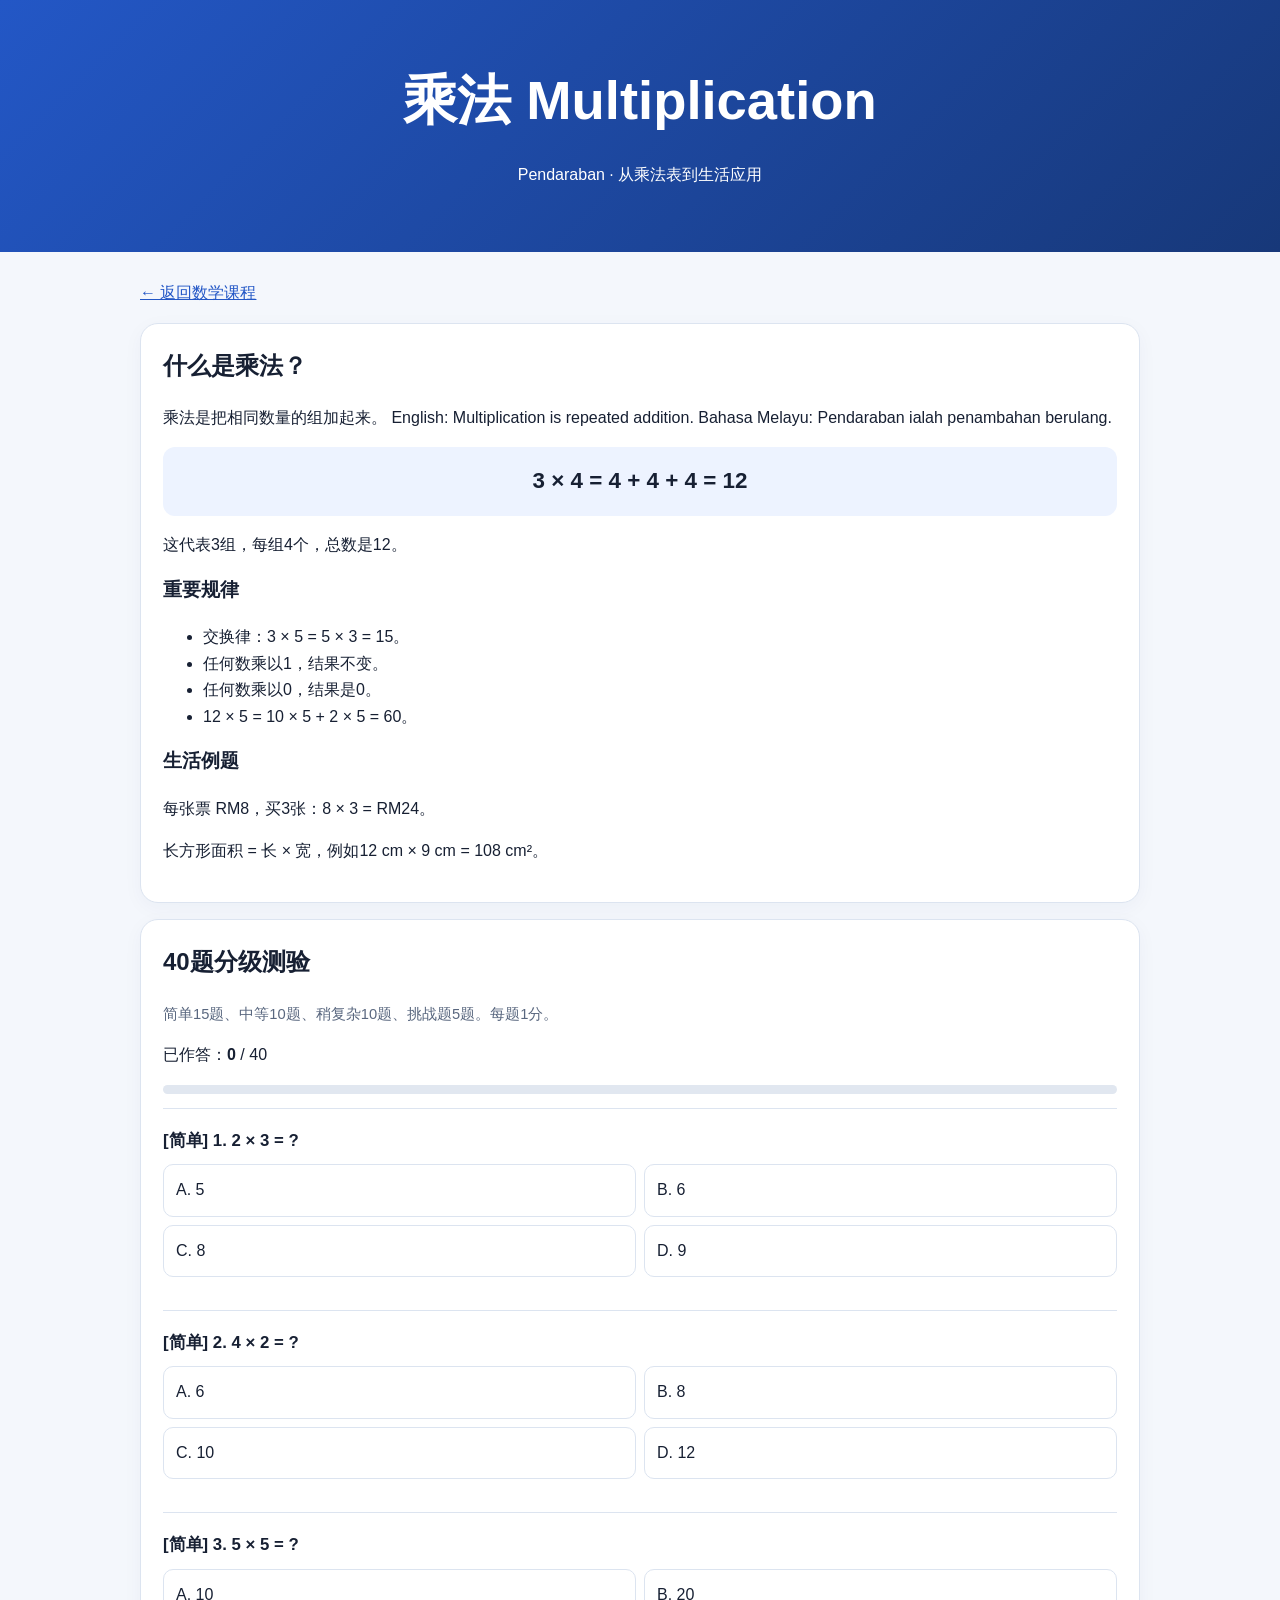
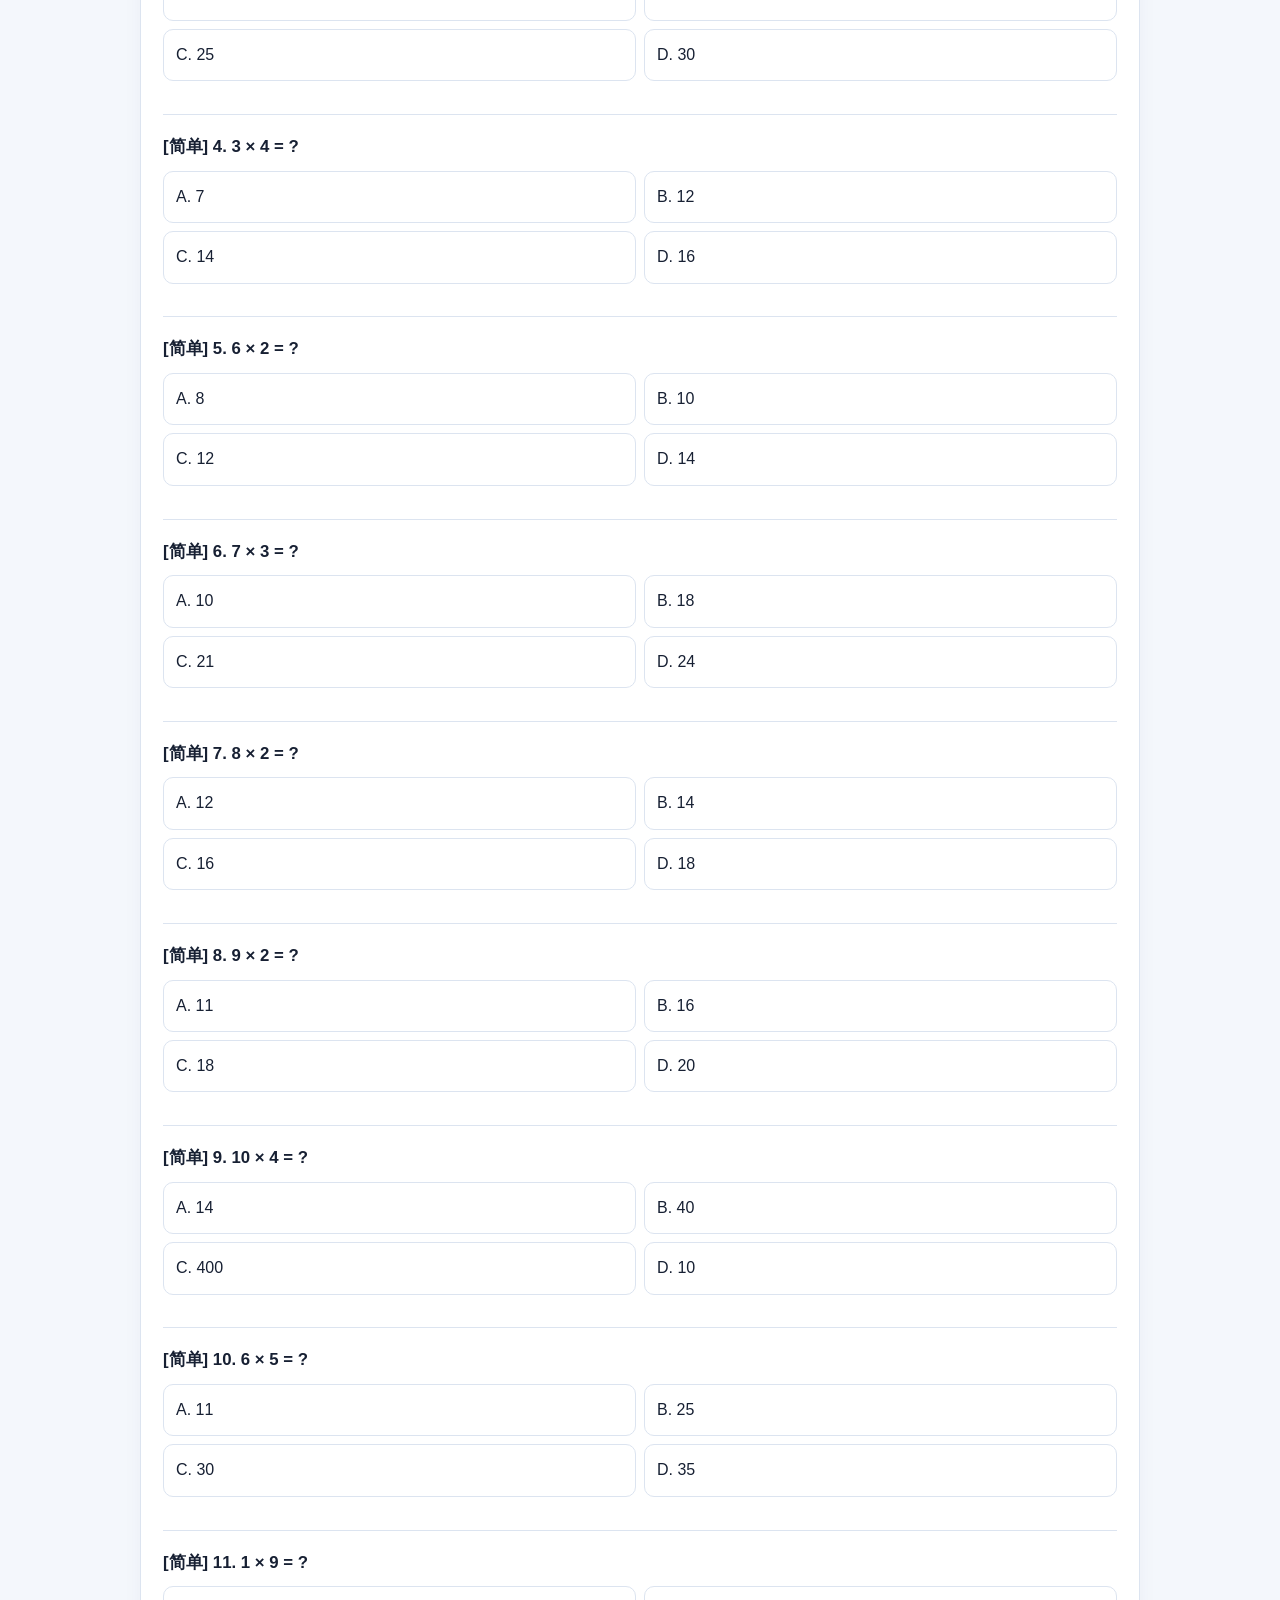
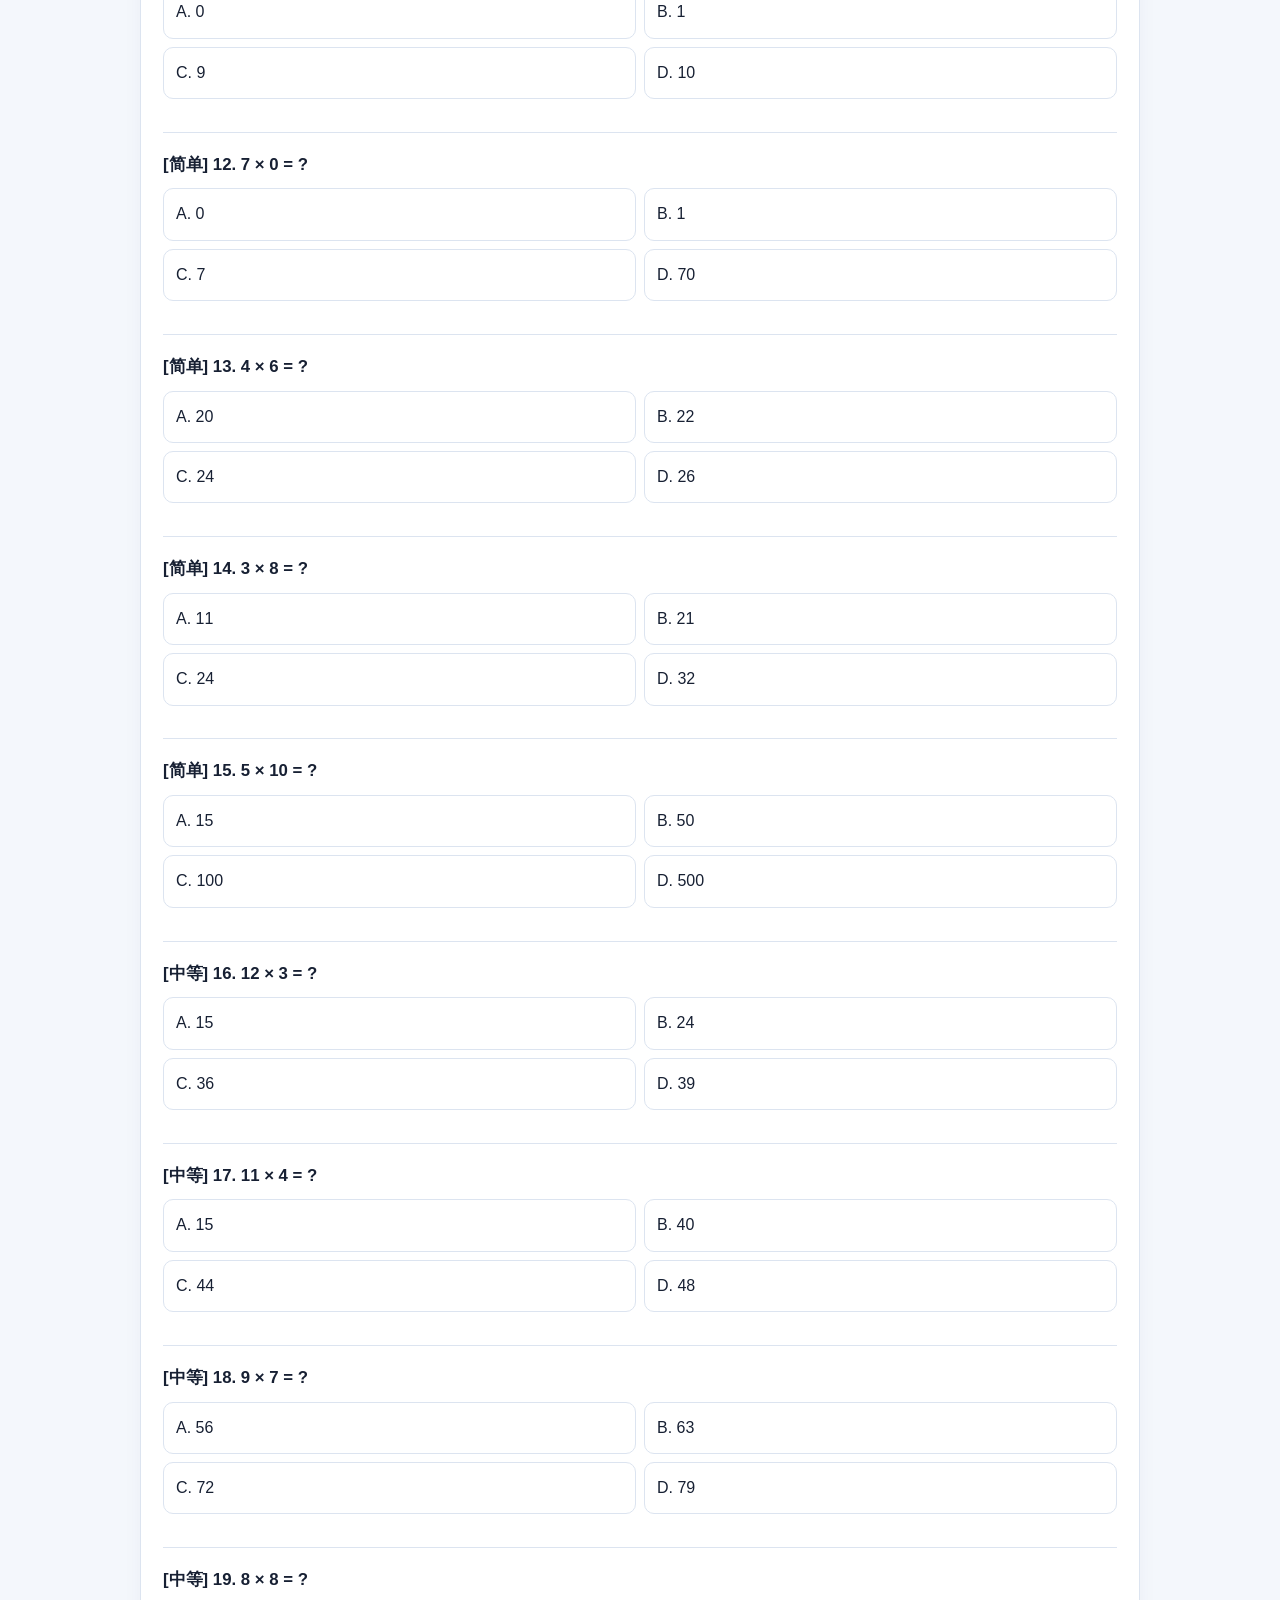
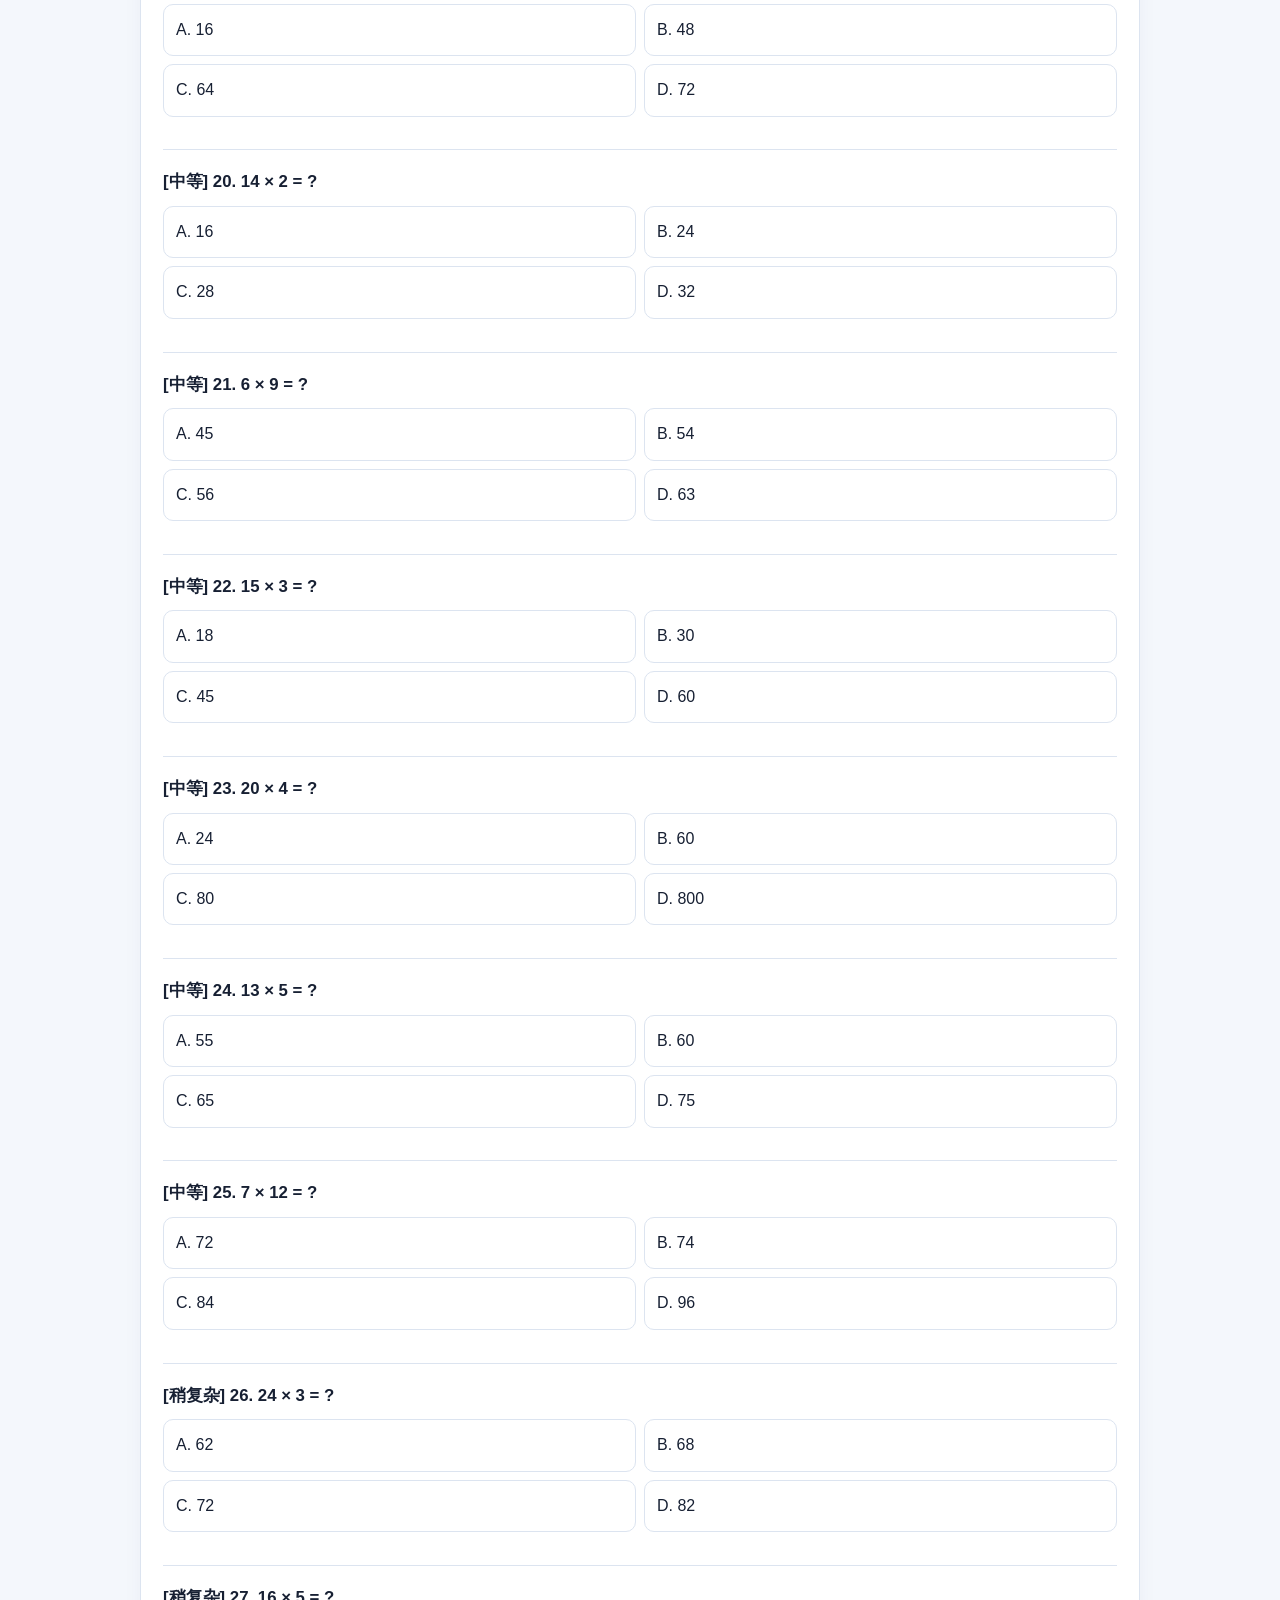
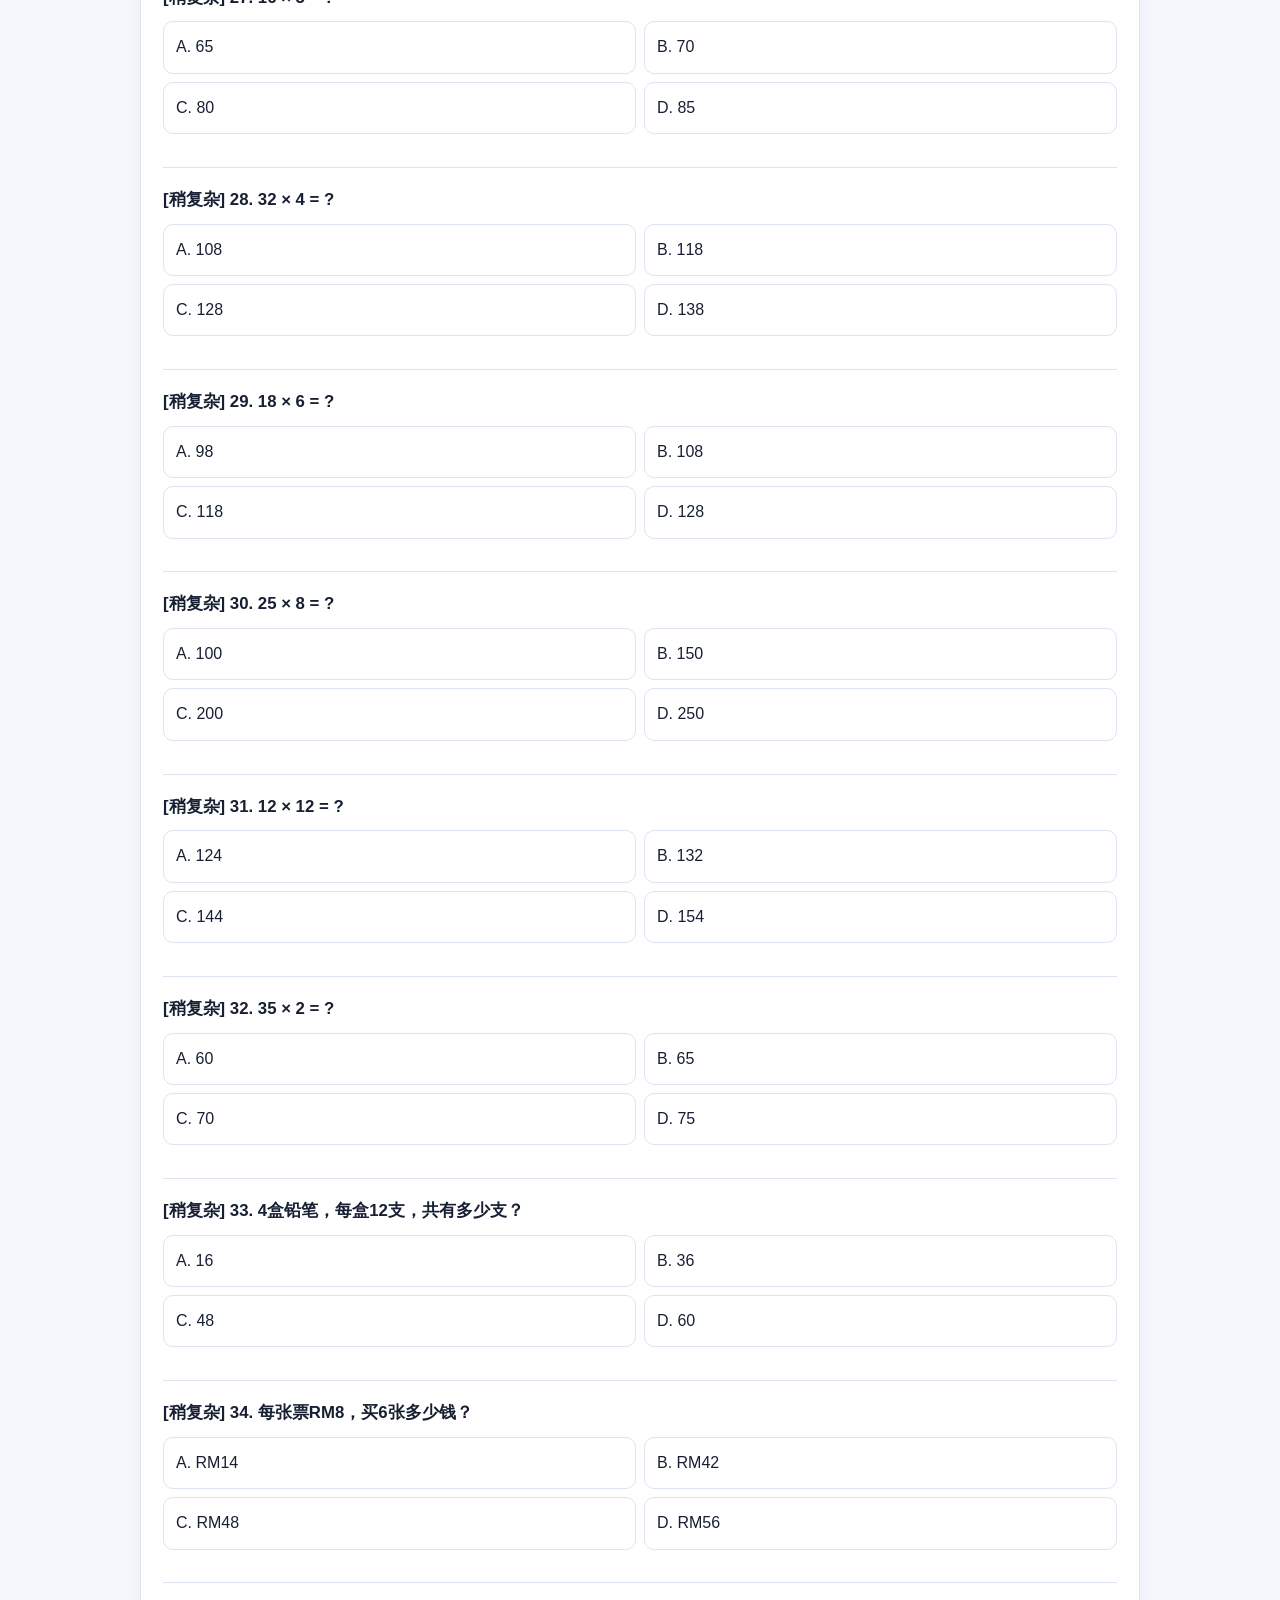
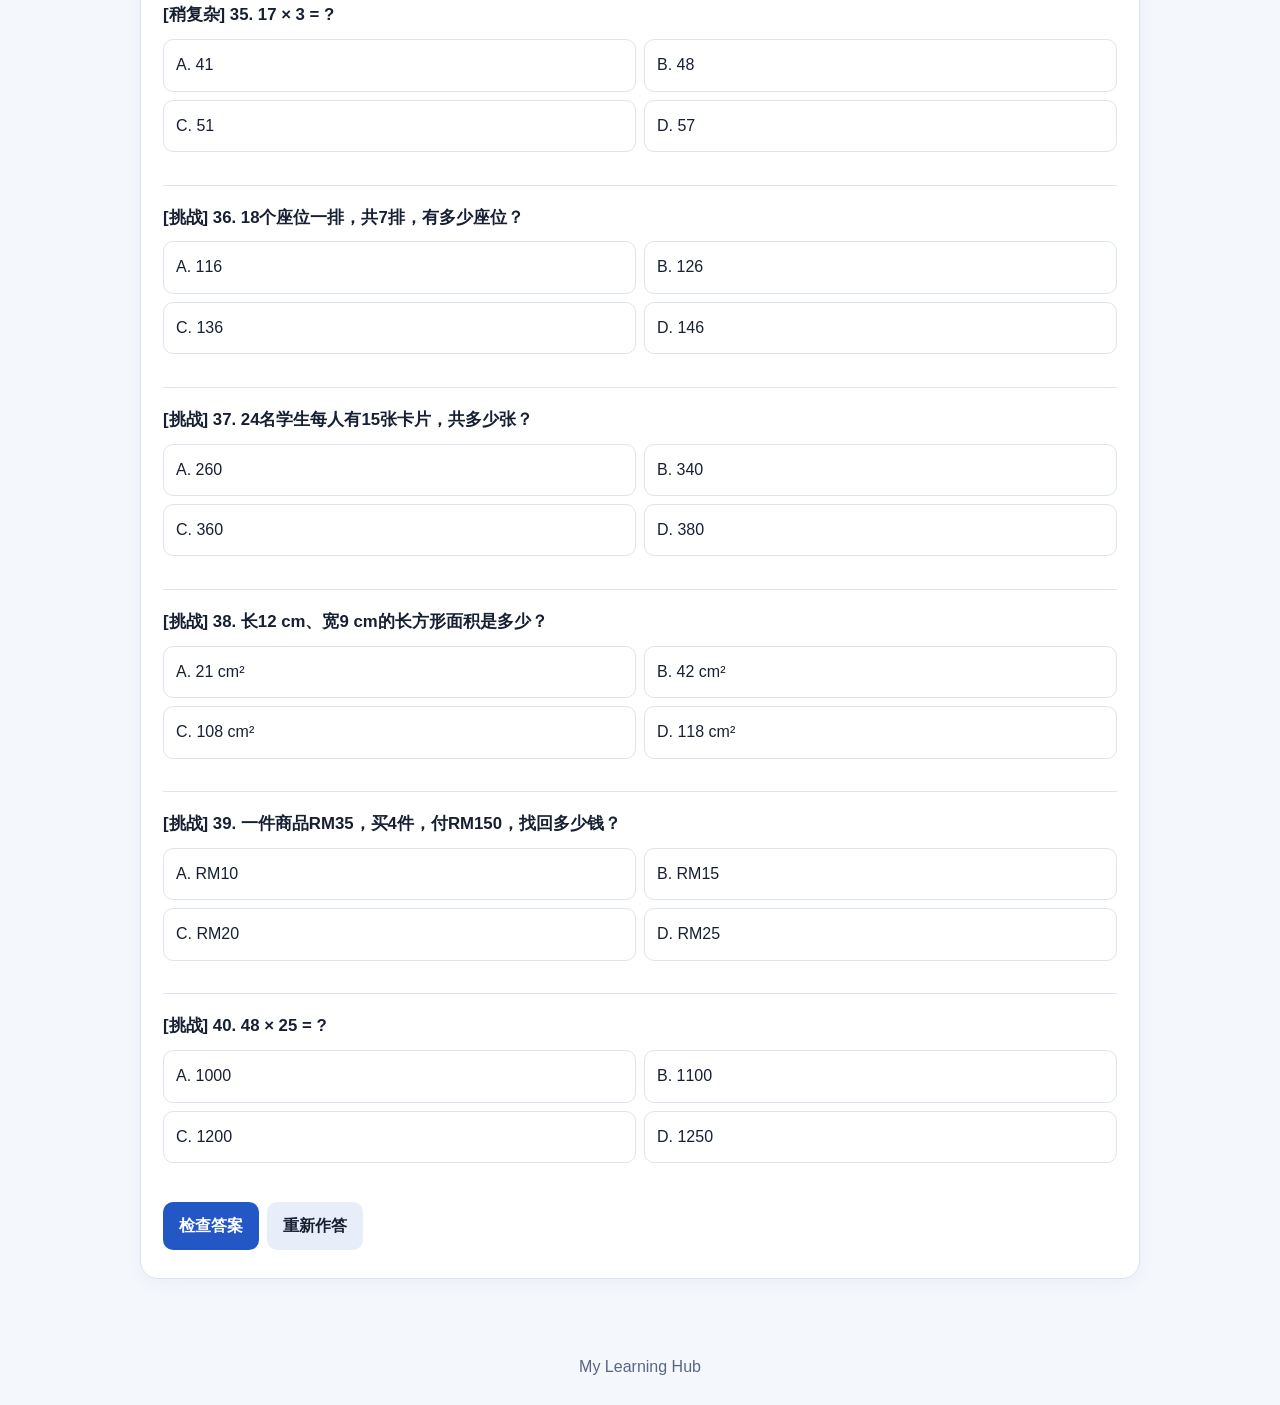
==== lessons/multiplication.html @ ac5c5782 "Add multiplication lesson with quiz and explanations This file introduces a new lesson on multiplica" ====
<!DOCTYPE html>
<html lang="zh-CN">
<head>
  <meta charset="UTF-8">
  <meta name="viewport" content="width=device-width, initial-scale=1">
  <title>乘法 Multiplication</title>
  <link rel="stylesheet" href="../assets/css/style.css">
</head>
<body>
<header class="hero">
  <h1>乘法 Multiplication</h1>
  <p>Pendaraban · 从乘法表到生活应用</p>
</header>
<main class="container">
  <p><a href="../subjects/math.html">← 返回数学课程</a></p>
  <article class="card">
    <h2>什么是乘法？</h2>
    <p>乘法是把相同数量的组加起来。 English: Multiplication is repeated addition. Bahasa Melayu: Pendaraban ialah penambahan berulang.</p>
    <div class="formula">3 × 4 = 4 + 4 + 4 = 12</div>
    <p>这代表3组，每组4个，总数是12。</p>
    <h3>重要规律</h3>
    <ul>
      <li>交换律：3 × 5 = 5 × 3 = 15。</li>
      <li>任何数乘以1，结果不变。</li>
      <li>任何数乘以0，结果是0。</li>
      <li>12 × 5 = 10 × 5 + 2 × 5 = 60。</li>
    </ul>
    <h3>生活例题</h3>
    <p>每张票 RM8，买3张：8 × 3 = RM24。</p>
    <p>长方形面积 = 长 × 宽，例如12 cm × 9 cm = 108 cm²。</p>
  </article>
  <article class="card">
    <h2>40题分级测验</h2>
    <p class="muted">简单15题、中等10题、稍复杂10题、挑战题5题。每题1分。</p>
    <div id="quizRoot"></div>
  </article>
</main>
<footer>My Learning Hub</footer>
<script>
window.lessonTitle = "乘法 Multiplication";
window.lessonQuiz = [
["简单","2 × 3 = ?",["5","6","8","9"],1,"2组，每组3个，共6个。"],
["简单","4 × 2 = ?",["6","8","10","12"],1,"4 × 2 = 8。"],
["简单","5 × 5 = ?",["10","20","25","30"],2,"5 × 5 = 25。"],
["简单","3 × 4 = ?",["7","12","14","16"],1,"3 × 4 = 12。"],
["简单","6 × 2 = ?",["8","10","12","14"],2,"6 × 2 = 12。"],
["简单","7 × 3 = ?",["10","18","21","24"],2,"7 + 7 + 7 = 21。"],
["简单","8 × 2 = ?",["12","14","16","18"],2,"8 × 2 = 16。"],
["简单","9 × 2 = ?",["11","16","18","20"],2,"9 × 2 = 18。"],
["简单","10 × 4 = ?",["14","40","400","10"],1,"10 × 4 = 40。"],
["简单","6 × 5 = ?",["11","25","30","35"],2,"6 × 5 = 30。"],
["简单","1 × 9 = ?",["0","1","9","10"],2,"乘以1，结果仍然是9。"],
["简单","7 × 0 = ?",["0","1","7","70"],0,"乘以0，结果是0。"],
["简单","4 × 6 = ?",["20","22","24","26"],2,"4 × 6 = 24。"],
["简单","3 × 8 = ?",["11","21","24","32"],2,"3 × 8 = 24。"],
["简单","5 × 10 = ?",["15","50","100","500"],1,"5 × 10 = 50。"],
["中等","12 × 3 = ?",["15","24","36","39"],2,"12 + 12 + 12 = 36。"],
["中等","11 × 4 = ?",["15","40","44","48"],2,"11 × 4 = 44。"],
["中等","9 × 7 = ?",["56","63","72","79"],1,"9 × 7 = 63。"],
["中等","8 × 8 = ?",["16","48","64","72"],2,"8 × 8 = 64。"],
["中等","14 × 2 = ?",["16","24","28","32"],2,"14 + 14 = 28。"],
["中等","6 × 9 = ?",["45","54","56","63"],1,"6 × 9 = 54。"],
["中等","15 × 3 = ?",["18","30","45","60"],2,"15 × 3 = 45。"],
["中等","20 × 4 = ?",["24","60","80","800"],2,"20 × 4 = 80。"],
["中等","13 × 5 = ?",["55","60","65","75"],2,"50 + 15 = 65。"],
["中等","7 × 12 = ?",["72","74","84","96"],2,"70 + 14 = 84。"],
["稍复杂","24 × 3 = ?",["62","68","72","82"],2,"60 + 12 = 72。"],
["稍复杂","16 × 5 = ?",["65","70","80","85"],2,"16 × 5 = 8 × 10 = 80。"],
["稍复杂","32 × 4 = ?",["108","118","128","138"],2,"120 + 8 = 128。"],
["稍复杂","18 × 6 = ?",["98","108","118","128"],1,"20 × 6 − 2 × 6 = 108。"],
["稍复杂","25 × 8 = ?",["100","150","200","250"],2,"25 × 4 = 100，所以乘8是200。"],
["稍复杂","12 × 12 = ?",["124","132","144","154"],2,"12 × 12 = 144。"],
["稍复杂","35 × 2 = ?",["60","65","70","75"],2,"35 + 35 = 70。"],
["稍复杂","4盒铅笔，每盒12支，共有多少支？",["16","36","48","60"],2,"4 × 12 = 48支。"],
["稍复杂","每张票RM8，买6张多少钱？",["RM14","RM42","RM48","RM56"],2,"8 × 6 = RM48。"],
["稍复杂","17 × 3 = ?",["41","48","51","57"],2,"30 + 21 = 51。"],
["挑战","18个座位一排，共7排，有多少座位？",["116","126","136","146"],1,"18 × 7 = 126。"],
["挑战","24名学生每人有15张卡片，共多少张？",["260","340","360","380"],2,"24 × 15 = 240 + 120 = 360。"],
["挑战","长12 cm、宽9 cm的长方形面积是多少？",["21 cm²","42 cm²","108 cm²","118 cm²"],2,"12 × 9 = 108 cm²。"],
["挑战","一件商品RM35，买4件，付RM150，找回多少钱？",["RM10","RM15","RM20","RM25"],0,"35 × 4 = 140，150 − 140 = RM10。"],
["挑战","48 × 25 = ?",["1000","1100","1200","1250"],2,"48 × 25 = 48 × 100 ÷ 4 = 1200。"]
];
</script>
<script src="../assets/js/progress.js"></script>
</body>
</html>
---- assets/css/style.css ----
:root {
  --primary: #2357c6;
  --primary-dark: #19439b;
  --background: #f4f7fc;
  --surface: #ffffff;
  --text: #172033;
  --muted: #59677f;
  --border: #dce4f0;
  --success: #e1f7e9;
  --danger: #ffebeb;
}

* {
  box-sizing: border-box;
}

body {
  margin: 0;
  background: var(--background);
  color: var(--text);
  font-family: Arial, "Noto Sans", sans-serif;
  line-height: 1.65;
}

a {
  color: var(--primary);
}

.hero {
  padding: 48px 20px;
  color: white;
  background: linear-gradient(135deg, #2357c6, #173879);
  text-align: center;
}

.hero h1 {
  margin: 8px 0;
  font-size: clamp(2rem, 6vw, 3.4rem);
}

.container {
  width: min(100% - 32px, 1000px);
  margin: 28px auto 50px;
}

.grid {
  display: grid;
  grid-template-columns: repeat(2, minmax(0, 1fr));
  gap: 16px;
}

.card {
  margin: 16px 0;
  padding: 22px;
  border: 1px solid var(--border);
  border-radius: 18px;
  background: var(--surface);
  box-shadow: 0 5px 20px rgba(30, 55, 90, .04);
}

.card h2,
.card h3 {
  margin-top: 0;
}

.button {
  display: inline-block;
  margin: 6px 4px 6px 0;
  padding: 11px 16px;
  border: 0;
  border-radius: 10px;
  background: var(--primary);
  color: white;
  font: inherit;
  font-weight: 700;
  text-decoration: none;
  cursor: pointer;
}

.button:hover {
  background: var(--primary-dark);
}

.button.secondary {
  background: #e8eef9;
  color: var(--text);
}

.tag {
  display: inline-block;
  padding: 4px 10px;
  border-radius: 20px;
  background: #e5edff;
  color: #214ba3;
  font-size: .85rem;
  font-weight: 700;
}

.muted {
  color: var(--muted);
  font-size: .92rem;
}

.formula {
  margin: 16px 0;
  padding: 16px;
  border-radius: 12px;
  background: #edf3ff;
  text-align: center;
  font-size: 1.4rem;
  font-weight: 800;
}

.question {
  padding: 18px 0;
  border-top: 1px solid var(--border);
}

.question h3 {
  margin: 0 0 10px;
  font-size: 1.05rem;
}

.options {
  display: grid;
  grid-template-columns: repeat(2, minmax(0, 1fr));
  gap: 8px;
}

.option {
  padding: 12px;
  border: 1px solid var(--border);
  border-radius: 10px;
  background: var(--surface);
  color: var(--text);
  text-align: left;
  font: inherit;
  cursor: pointer;
}

.option.selected {
  border: 2px solid var(--primary);
  background: #edf3ff;
}

.option.correct {
  border-color: #23824d;
  background: var(--success);
}

.option.wrong {
  border-color: #c23d3d;
  background: var(--danger);
}

.feedback {
  margin-top: 8px;
  font-size: .92rem;
}

.progress-track {
  height: 9px;
  margin: 14px 0;
  overflow: hidden;
  border-radius: 10px;
  background: #e1e7f0;
}

.progress-fill {
  width: 0;
  height: 100%;
  background: var(--primary);
  transition: width .2s;
}

.score-box {
  display: none;
  margin: 20px 0;
  padding: 18px;
  border-radius: 14px;
  background: #e1f7e9;
}

.score-box.show {
  display: block;
}

.score-number {
  font-size: 2rem;
  font-weight: 800;
}

footer {
  padding: 25px 16px;
  color: var(--muted);
  text-align: center;
}

@media (max-width: 650px) {
  .grid,
  .options {
    grid-template-columns: 1fr;
  }

  .card {
    padding: 17px;
  }

  .hero {
    padding: 36px 18px;
  }
}
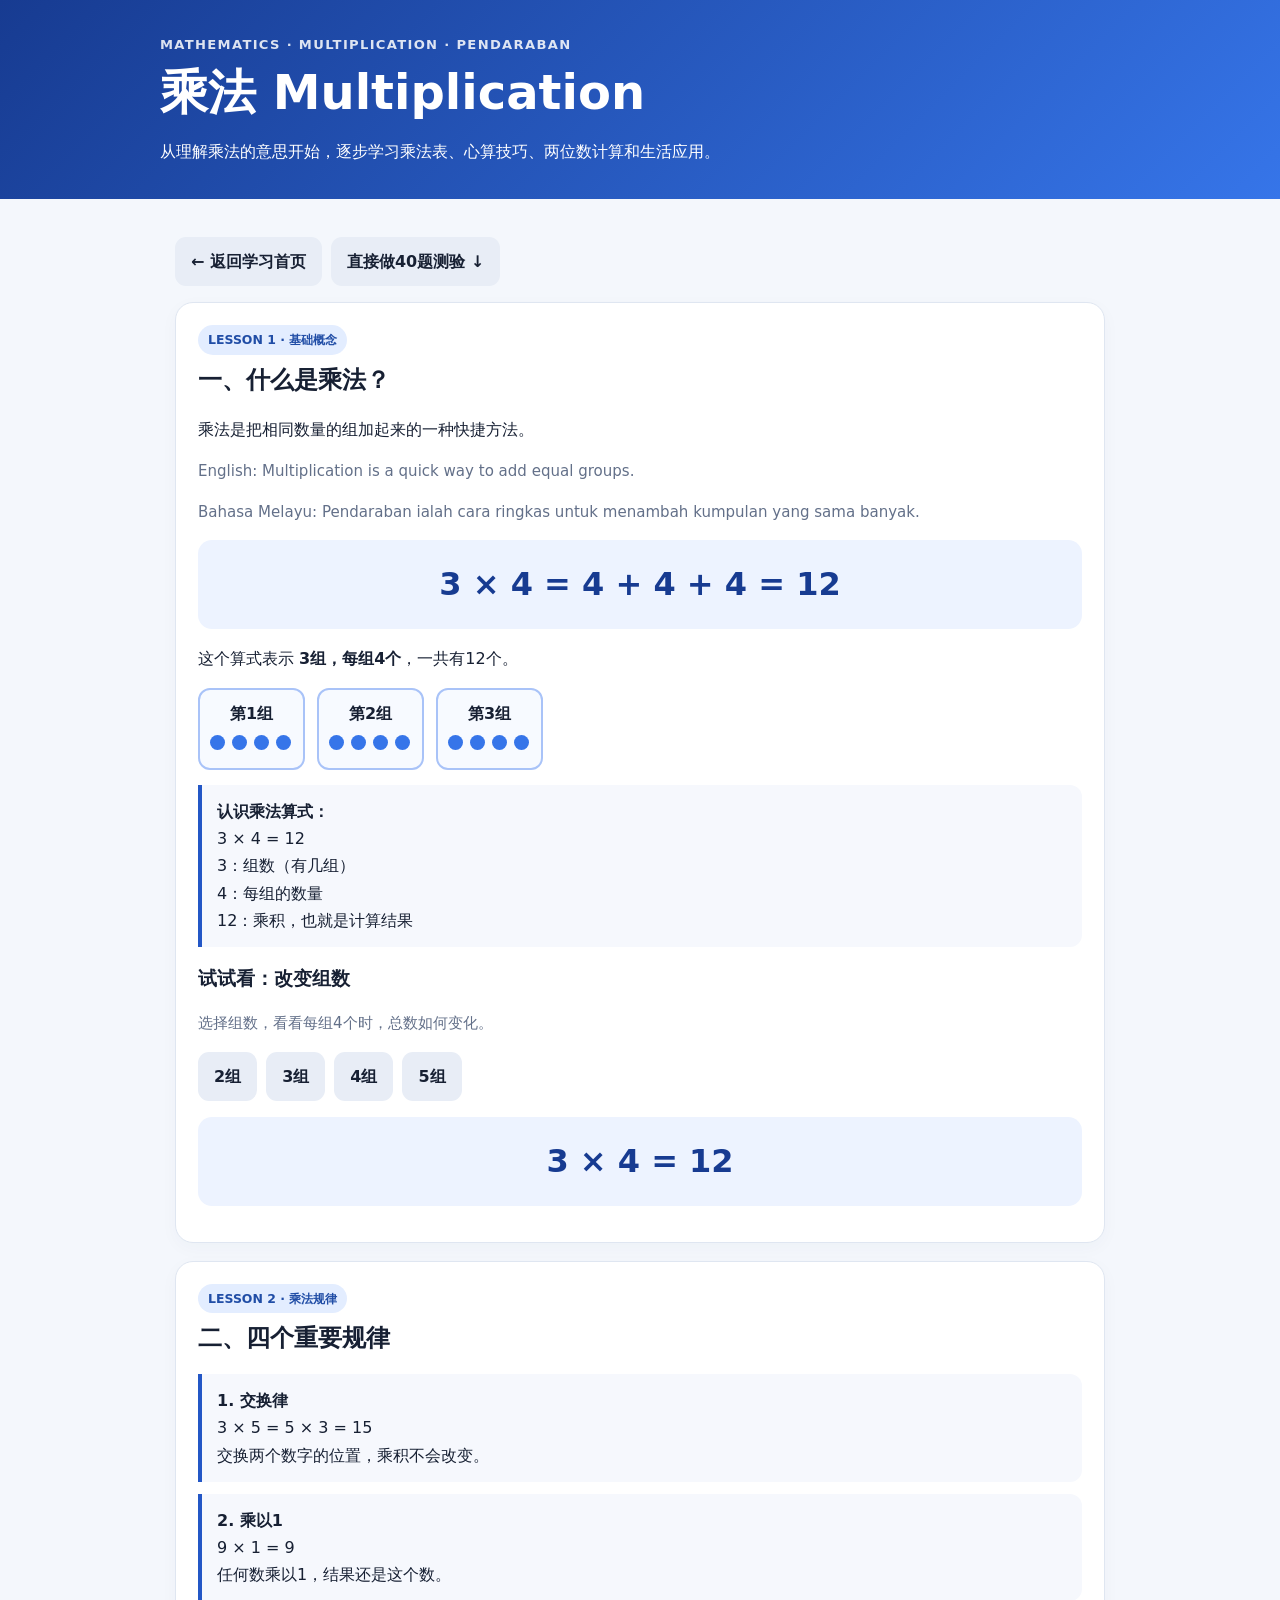
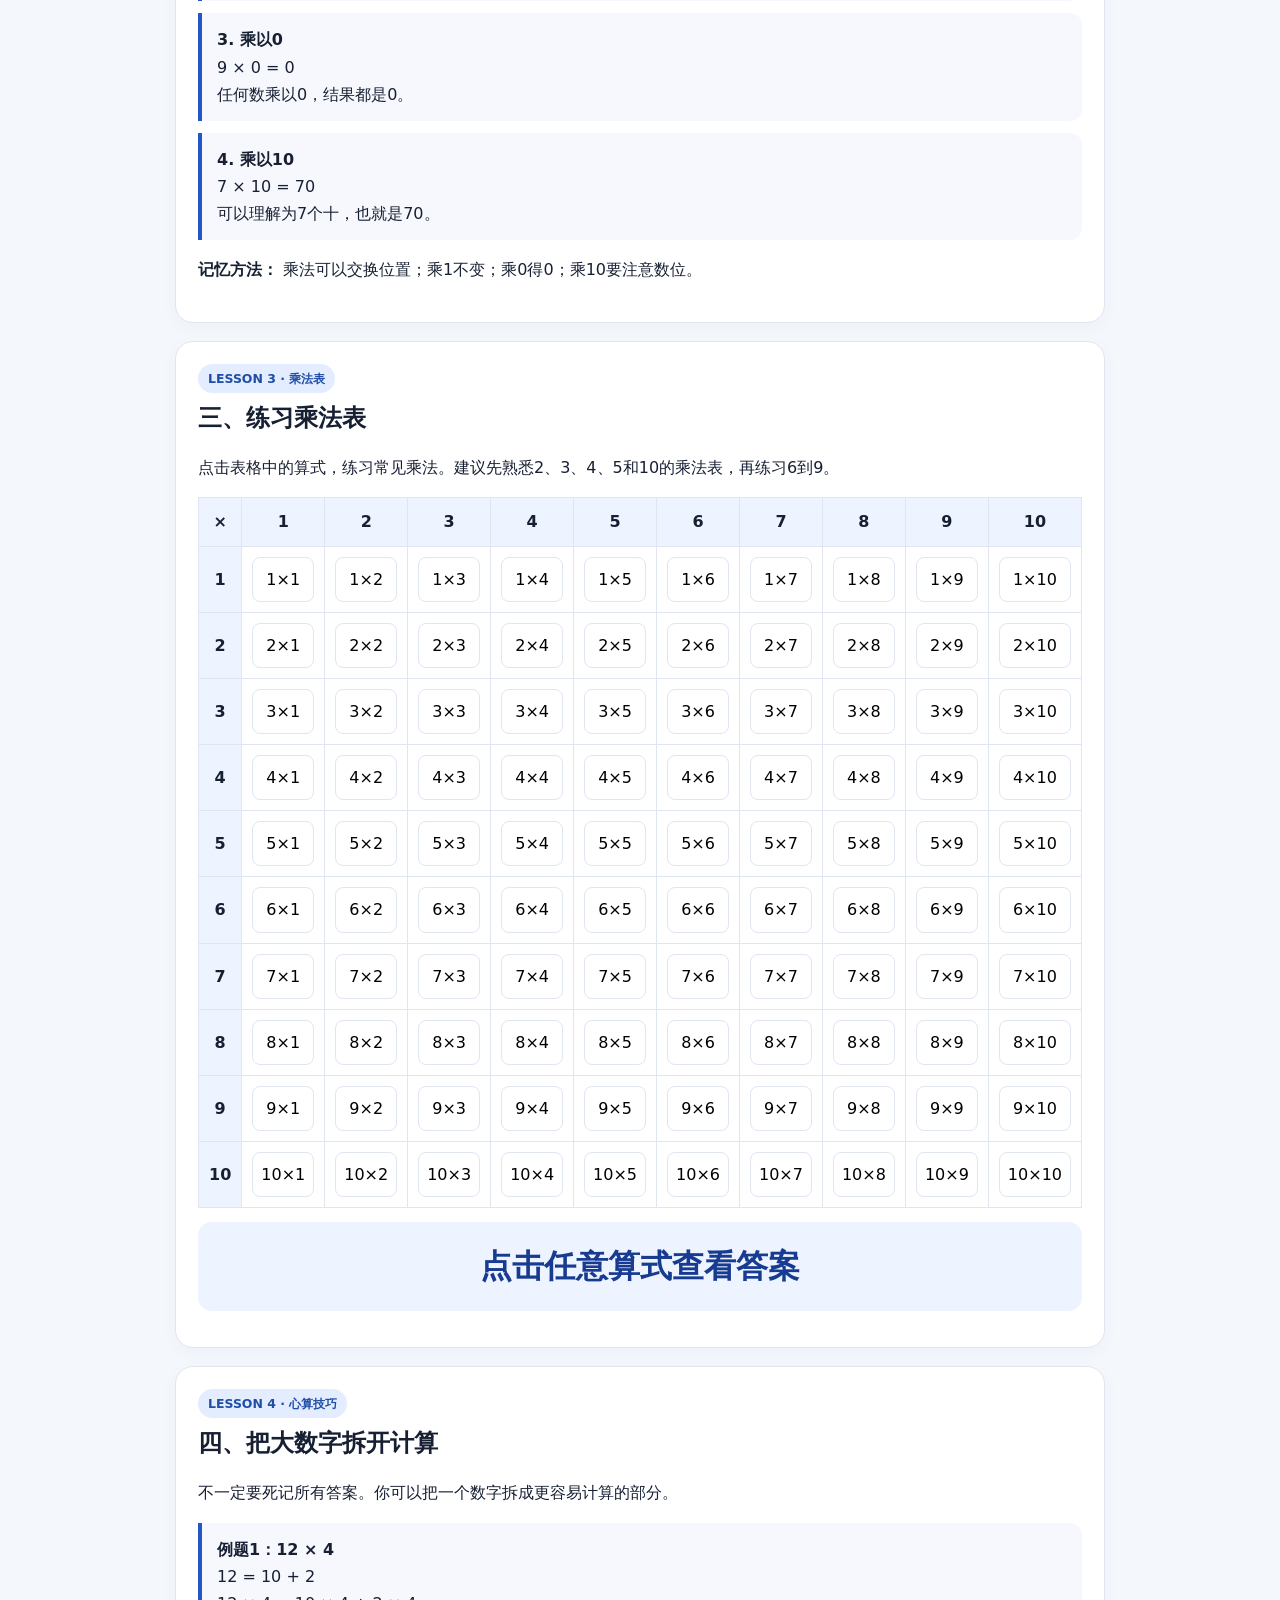
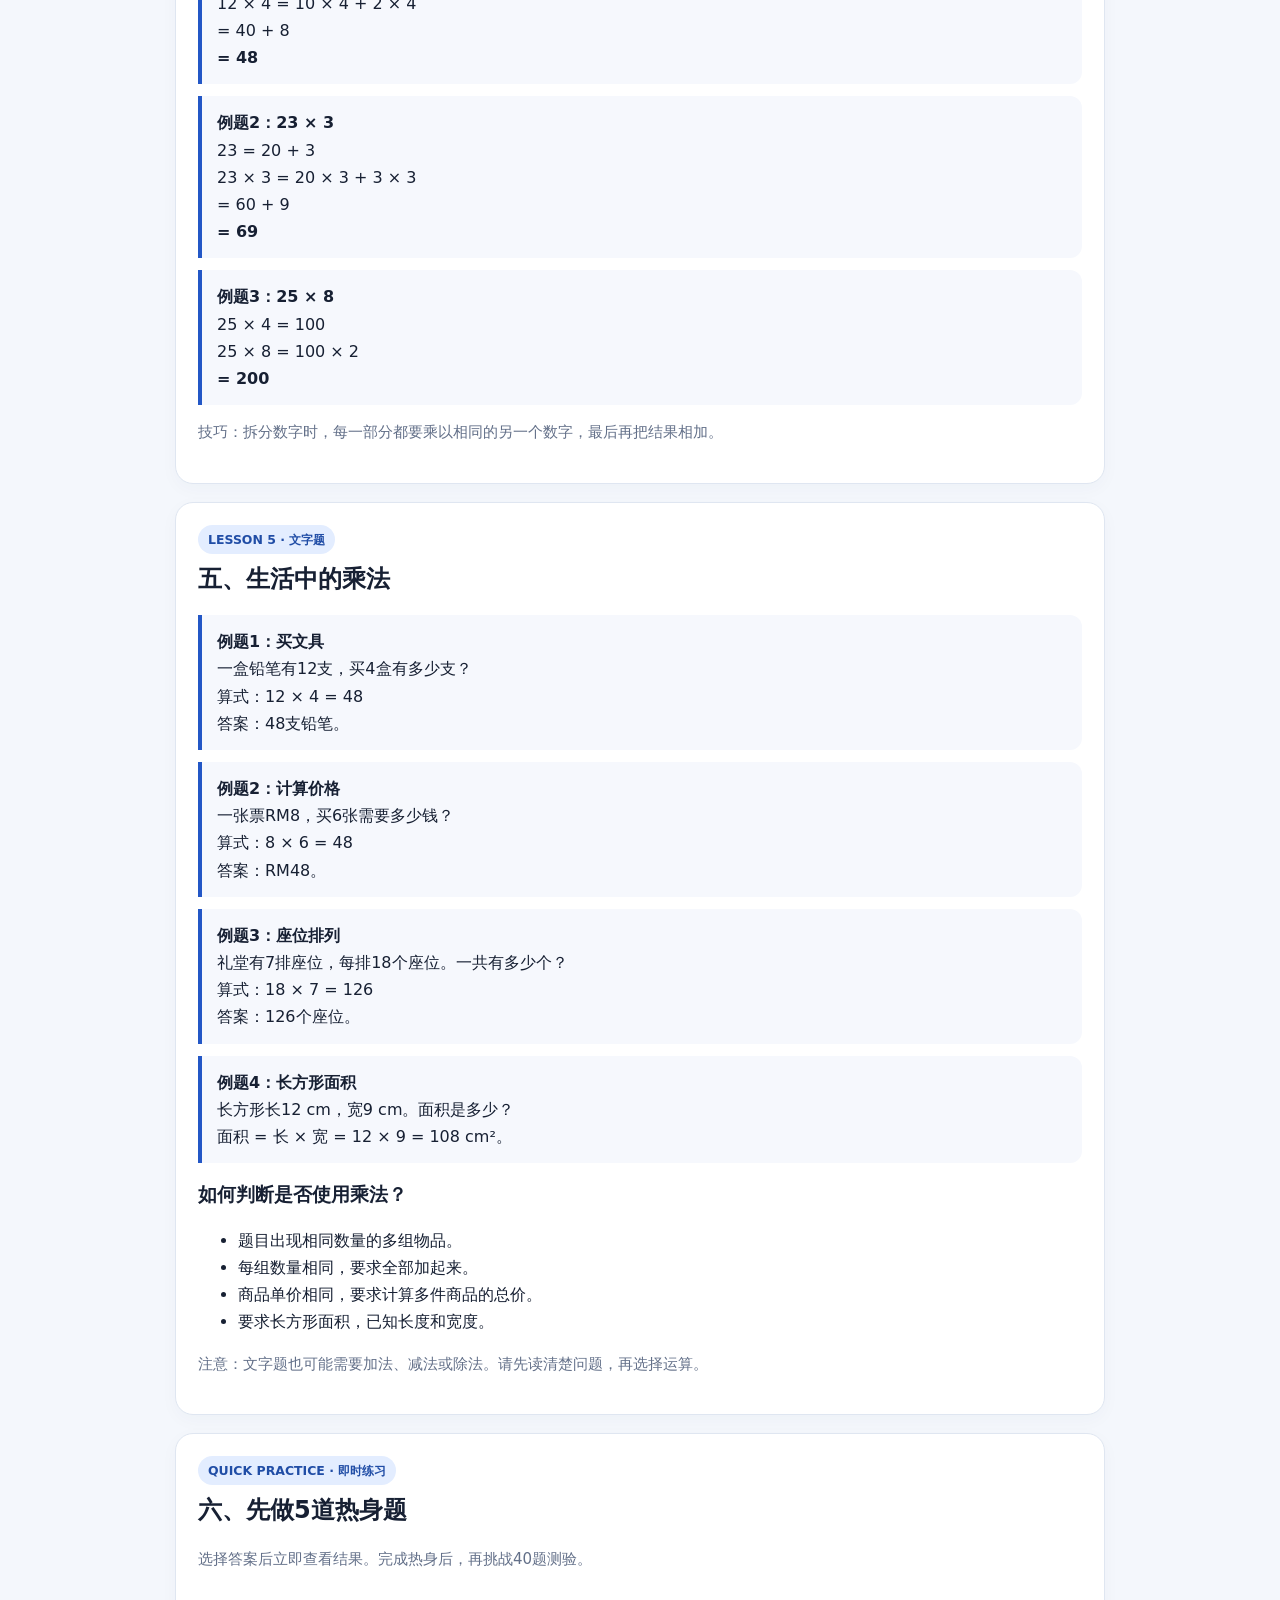
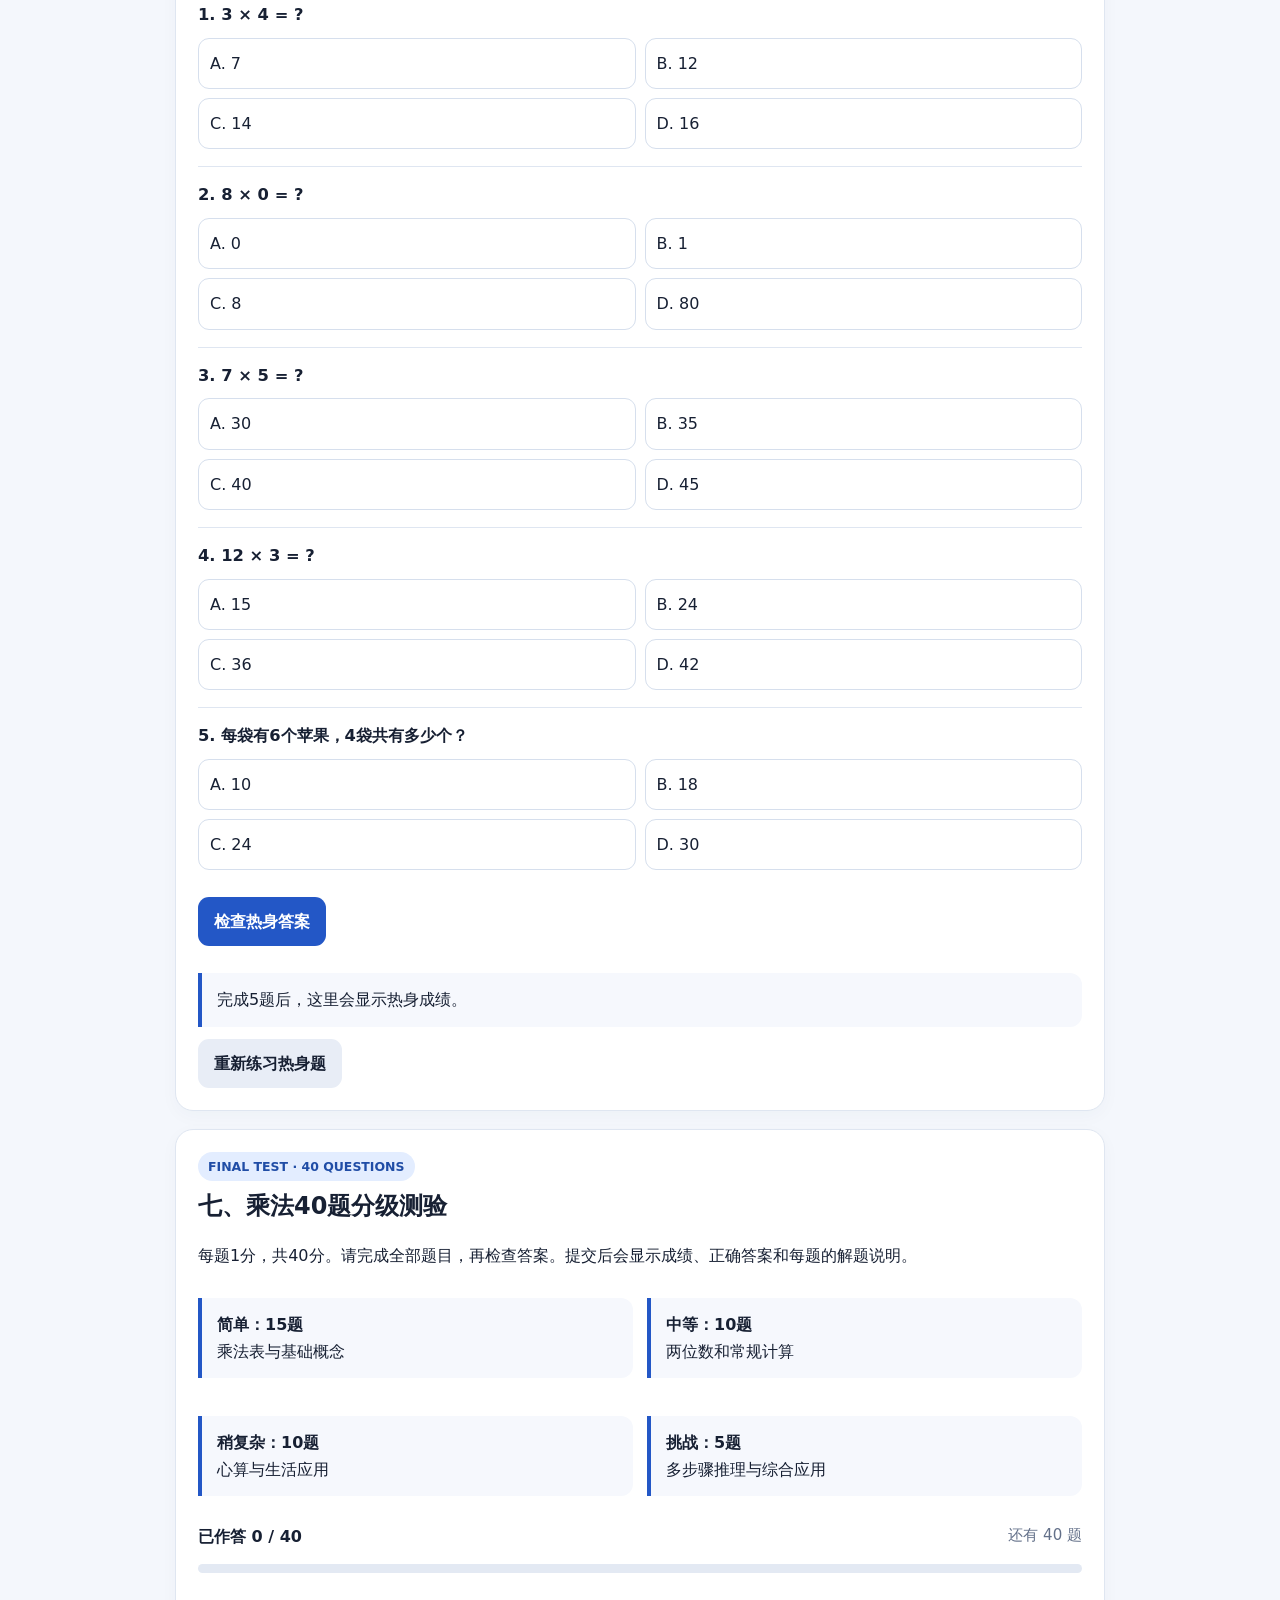
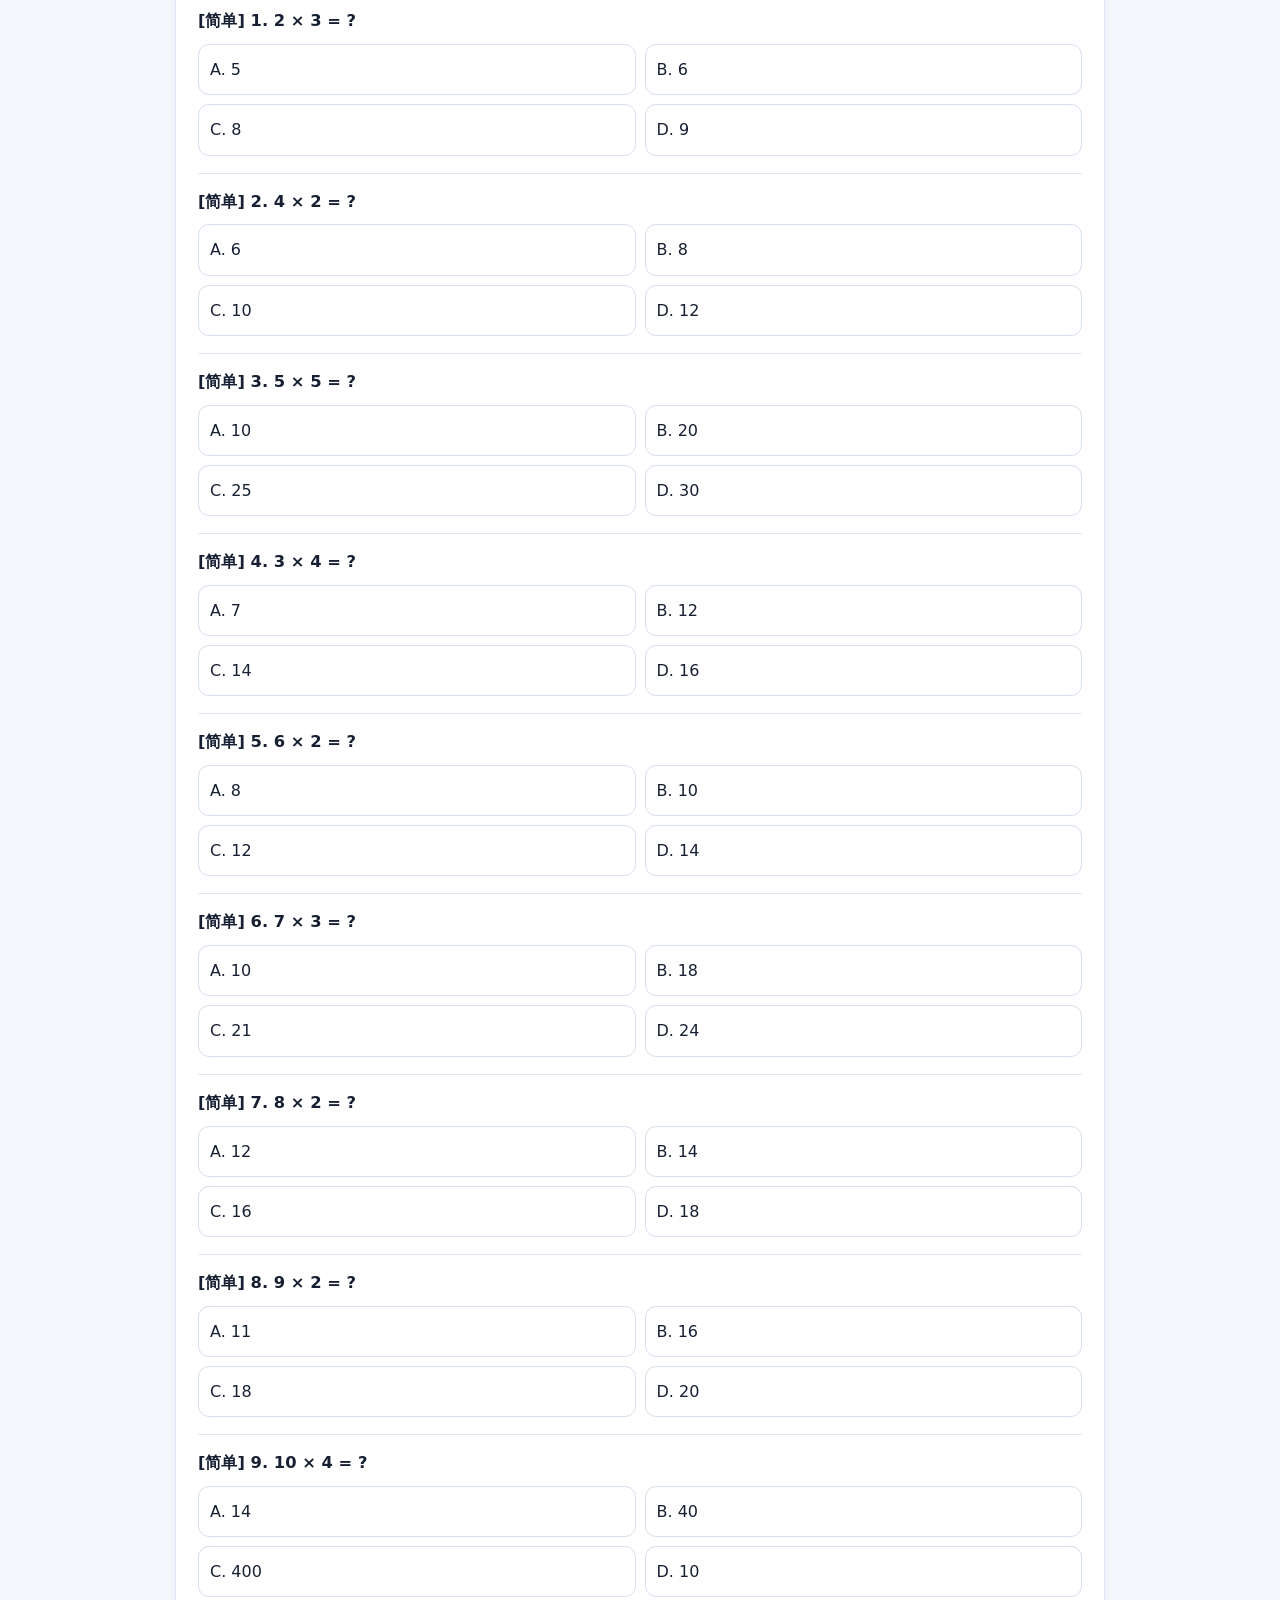
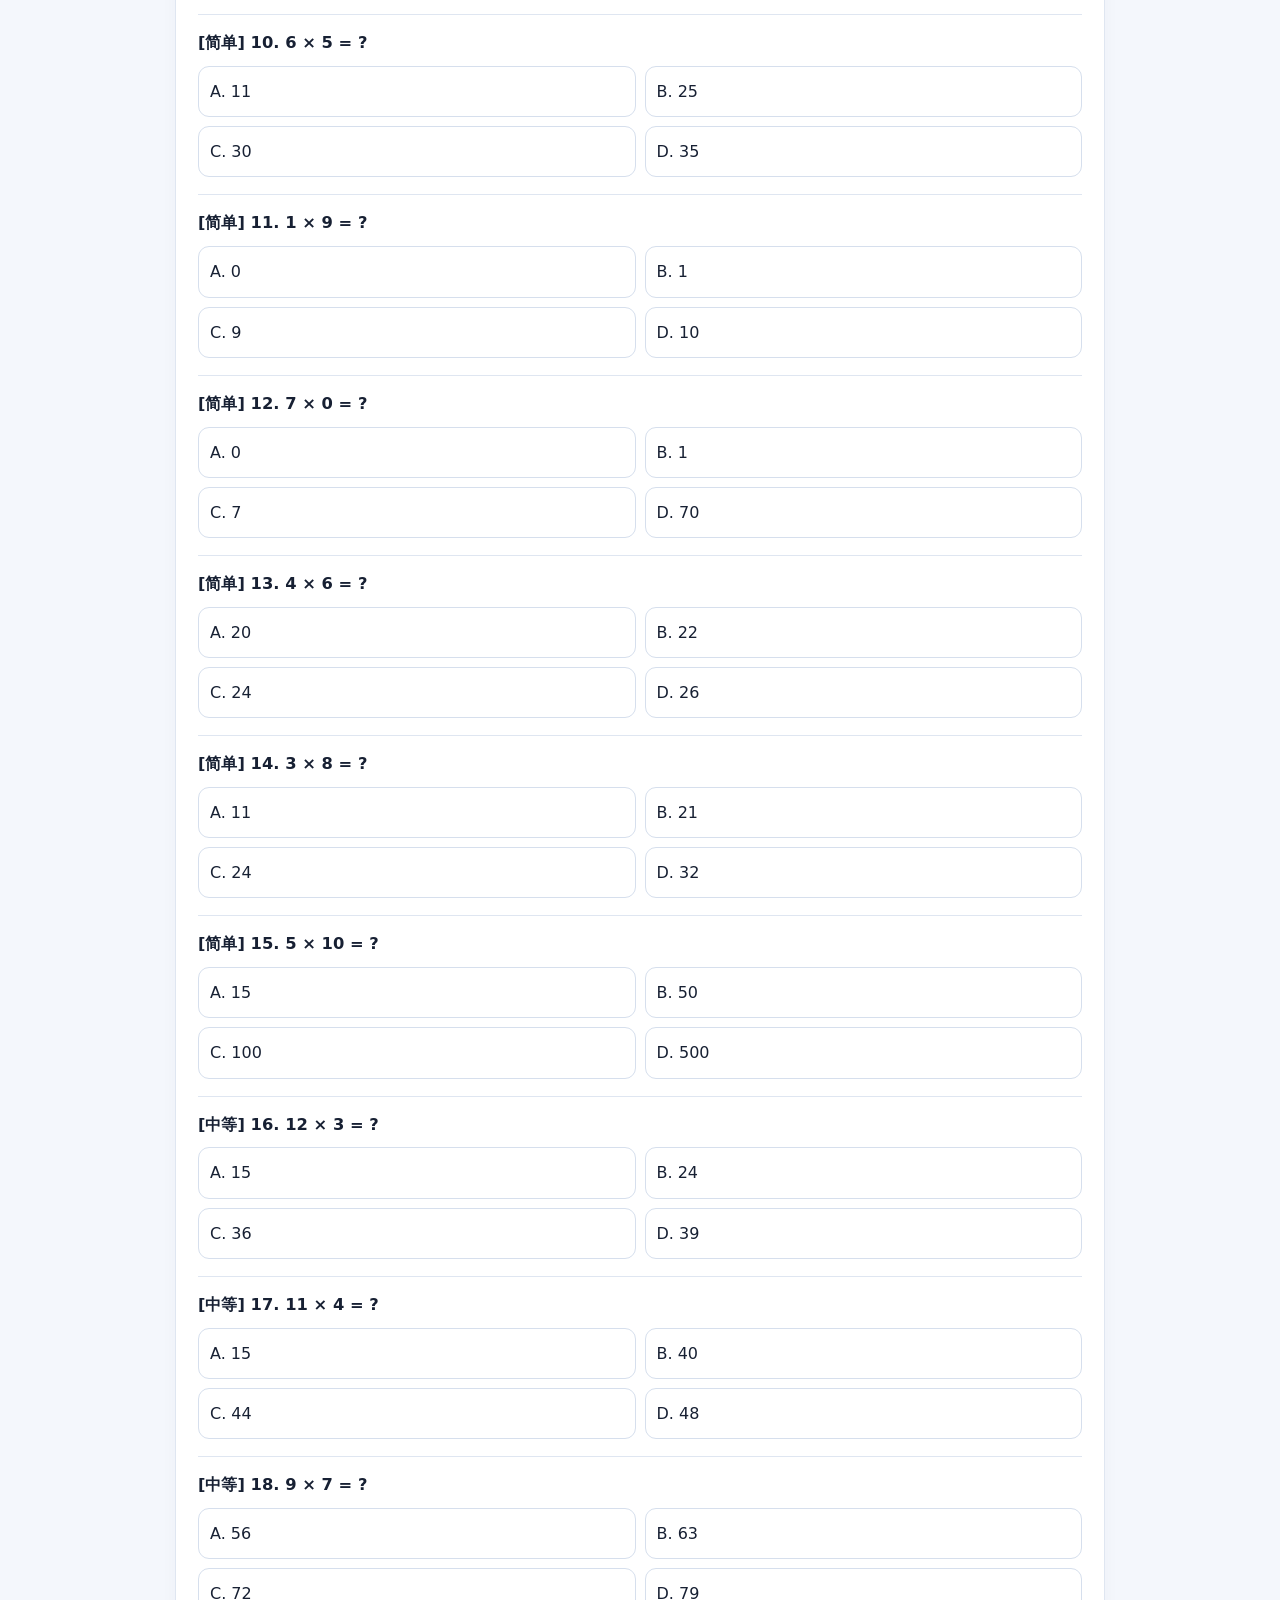
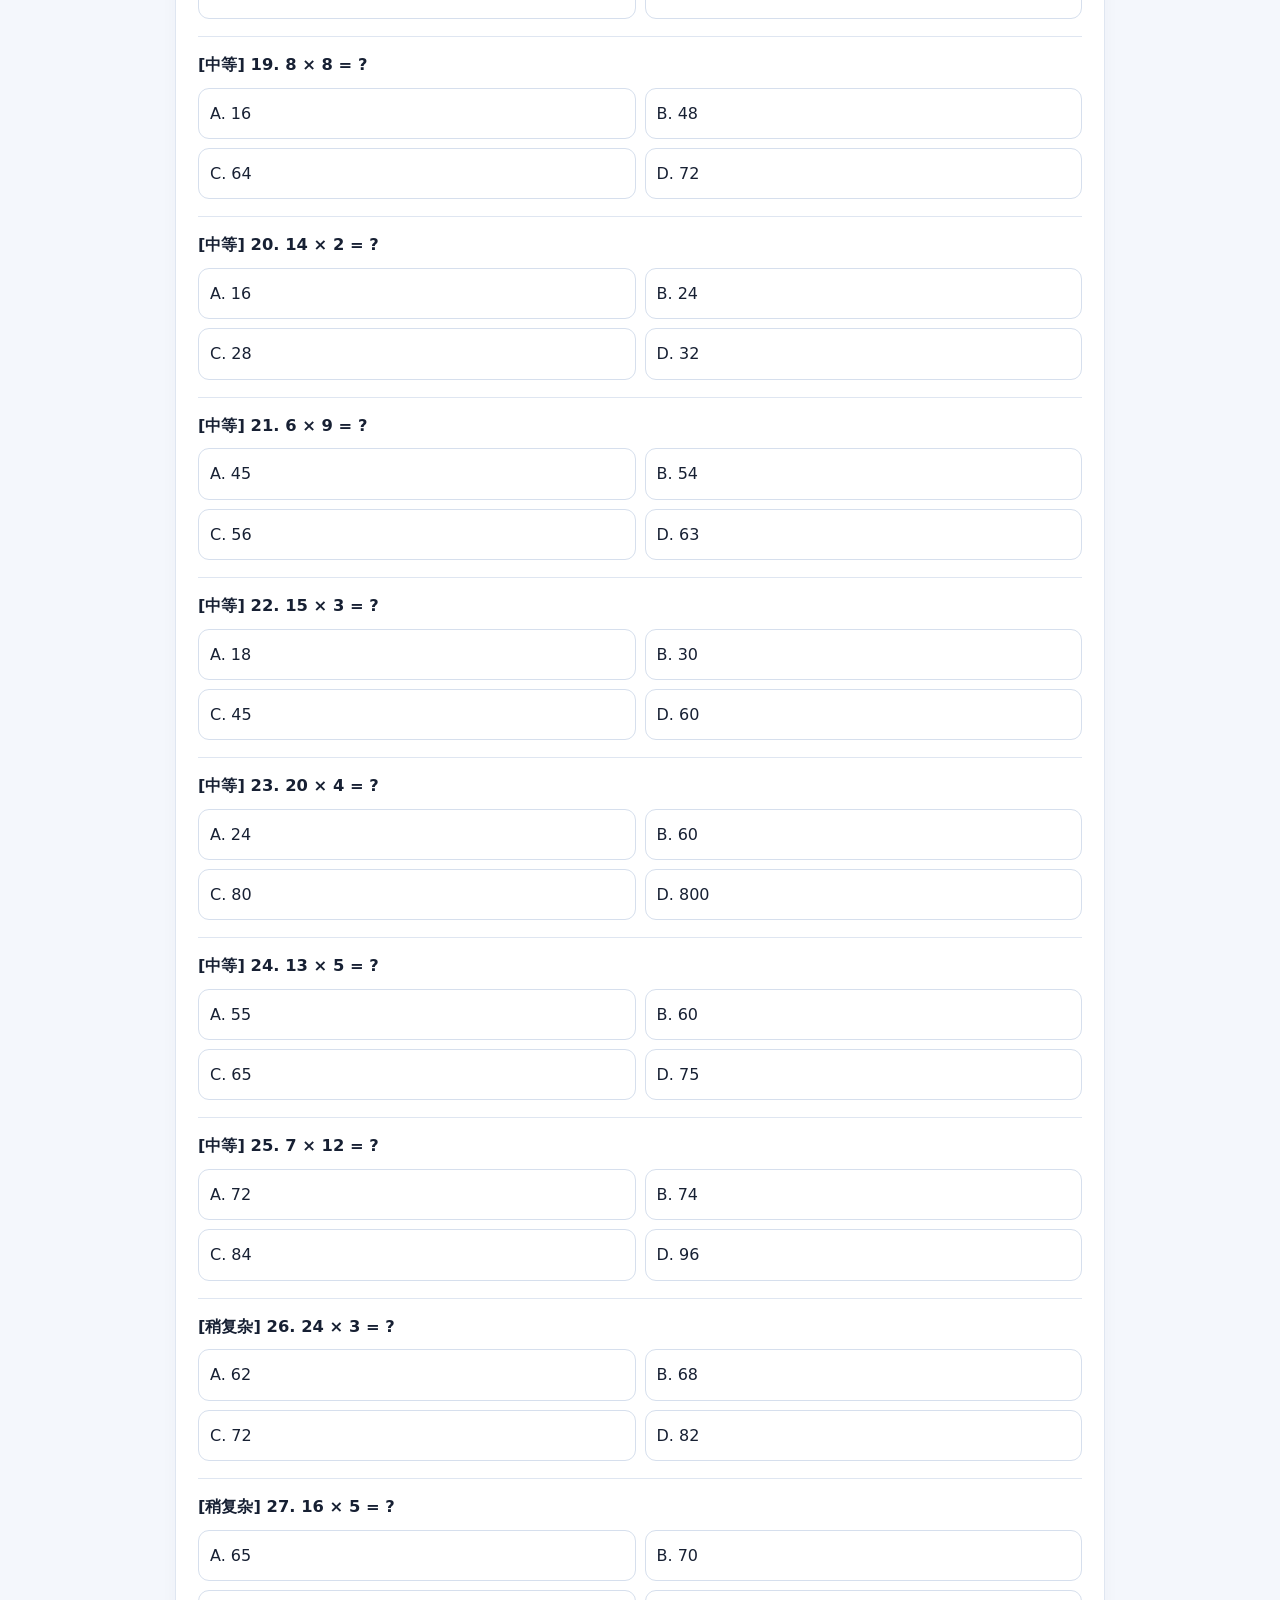
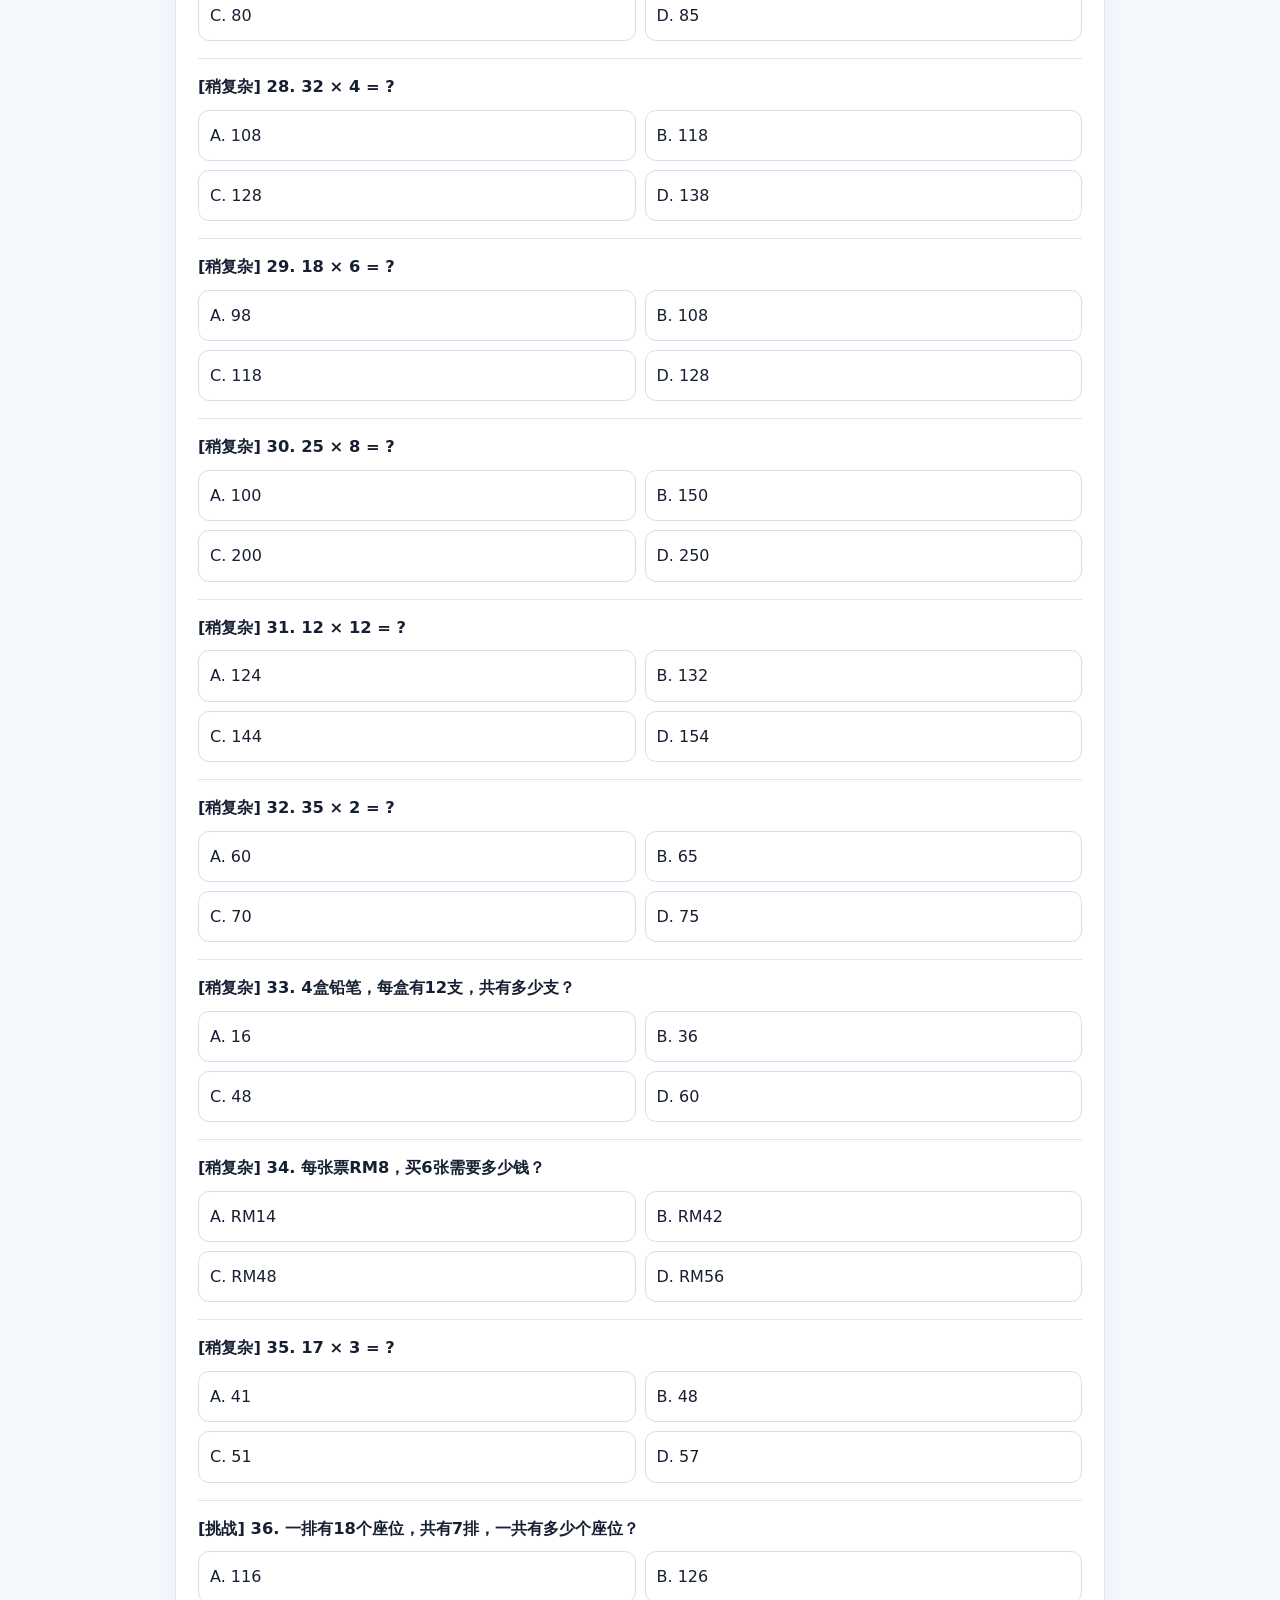
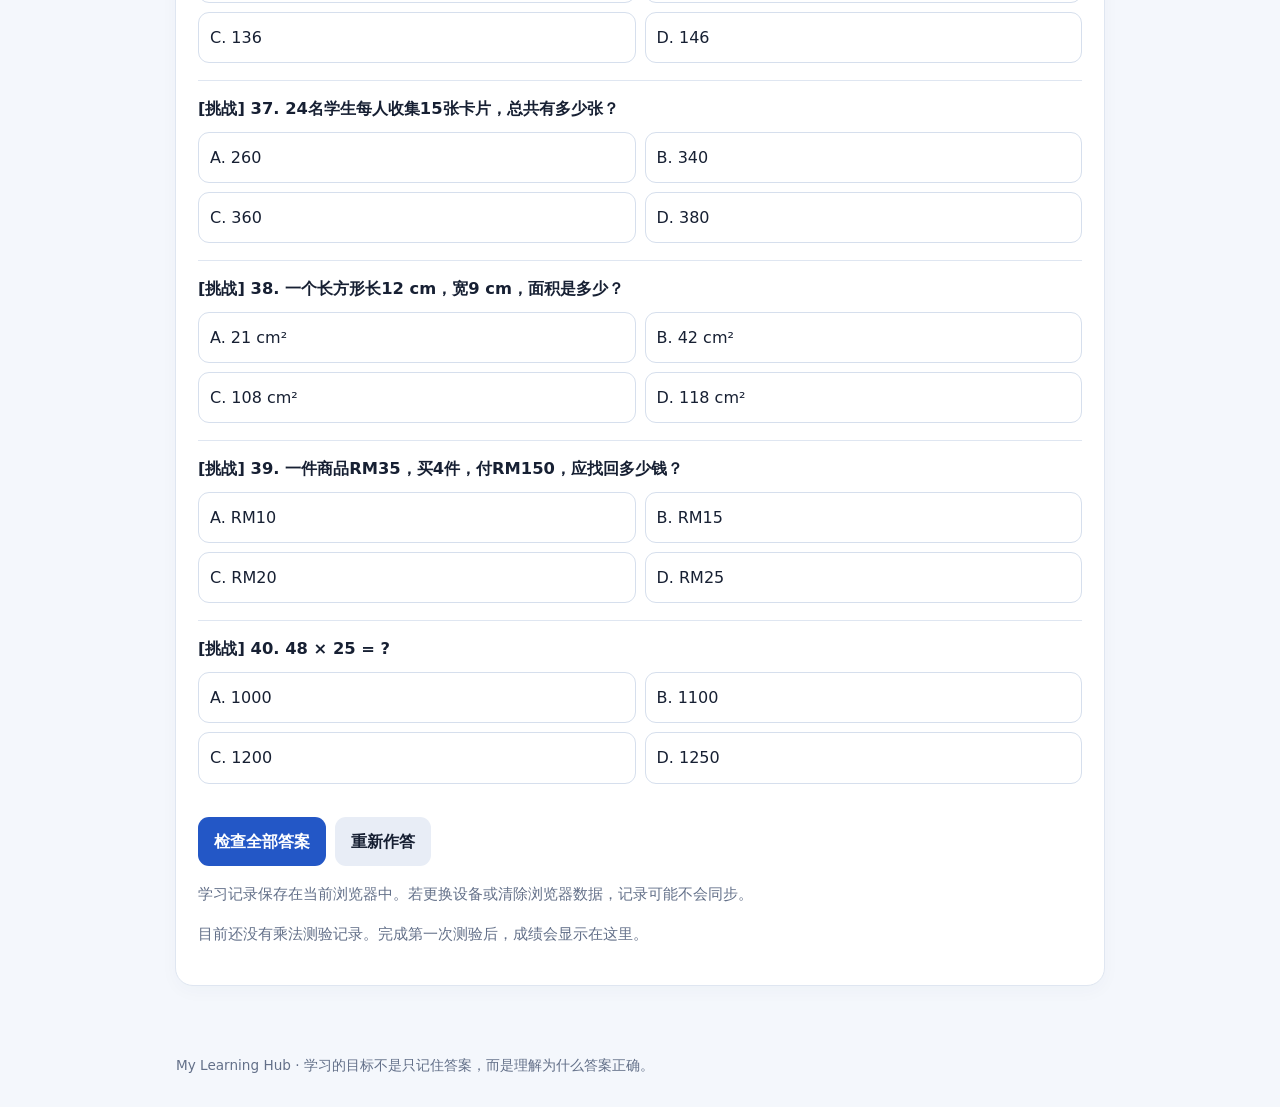
==== commit ceedcd1a: "Update fmt.Println message from 'Hello' to 'Goodbye'" ====
--- a/lessons/multiplication.html
+++ b/lessons/multiplication.html
@@ -1,86 +1,718 @@
 <!DOCTYPE html>
 <html lang="zh-CN">
 <head>
-  <meta charset="UTF-8">
-  <meta name="viewport" content="width=device-width, initial-scale=1">
-  <title>乘法 Multiplication</title>
-  <link rel="stylesheet" href="../assets/css/style.css">
+<meta charset="UTF-8">
+<meta name="viewport" content="width=device-width, initial-scale=1.0">
+<title>乘法课程 | Multiplication</title>
+<style>
+:root {
+  --blue: #2357c6;
+  --blue-light: #edf3ff;
+  --green: #16845b;
+  --red: #c43d48;
+  --bg: #f4f7fc;
+  --card: #ffffff;
+  --text: #172033;
+  --muted: #637089;
+  --border: #dfe6f1;
+}
+* { box-sizing: border-box; }
+body {
+  margin: 0;
+  background: var(--bg);
+  color: var(--text);
+  font-family: system-ui, -apple-system, BlinkMacSystemFont, "Segoe UI", sans-serif;
+  line-height: 1.7;
+}
+header {
+  background: linear-gradient(135deg, #173b91, #3675e9);
+  color: white;
+  padding: 34px 20px;
+}
+.header-inner, main, footer {
+  max-width: 960px;
+  margin: auto;
+}
+.eyebrow {
+  font-size: .82rem;
+  font-weight: 800;
+  letter-spacing: .1em;
+  opacity: .85;
+}
+h1 { font-size: clamp(2rem, 5vw, 3rem); margin: 8px 0; line-height: 1.2; }
+header p { max-width: 700px; margin-bottom: 0; }
+main { padding: 22px 15px 50px; }
+.card {
+  background: var(--card);
+  border: 1px solid var(--border);
+  border-radius: 18px;
+  padding: 22px;
+  margin-bottom: 18px;
+  box-shadow: 0 5px 18px #19305508;
+}
+h2 { margin-top: 0; font-size: 1.5rem; line-height: 1.35; }
+h3 { line-height: 1.4; }
+.tag {
+  display: inline-block;
+  background: #e3edff;
+  color: #204da6;
+  border-radius: 999px;
+  padding: 4px 10px;
+  font-size: .78rem;
+  font-weight: 800;
+  margin-bottom: 9px;
+}
+.muted { color: var(--muted); font-size: .94rem; }
+.grid {
+  display: grid;
+  grid-template-columns: repeat(2, minmax(0, 1fr));
+  gap: 14px;
+}
+.formula {
+  text-align: center;
+  padding: 17px 10px;
+  margin: 14px 0;
+  border-radius: 14px;
+  background: var(--blue-light);
+  color: #173b91;
+  font-size: clamp(1.4rem, 4vw, 2rem);
+  font-weight: 850;
+}
+.example {
+  padding: 13px 15px;
+  margin: 12px 0;
+  border-left: 4px solid var(--blue);
+  background: #f6f8fd;
+  border-radius: 0 12px 12px 0;
+}
+.step {
+  display: flex;
+  gap: 12px;
+  align-items: flex-start;
+  margin: 13px 0;
+}
+.step-num {
+  display: grid;
+  place-items: center;
+  flex: 0 0 30px;
+  height: 30px;
+  border-radius: 50%;
+  background: var(--blue);
+  color: white;
+  font-weight: 800;
+}
+button {
+  font: inherit;
+  cursor: pointer;
+}
+.primary, .secondary {
+  border: 0;
+  border-radius: 11px;
+  padding: 11px 16px;
+  font-weight: 800;
+}
+.primary { background: var(--blue); color: white; }
+.secondary { background: #e8edf6; color: #172033; }
+.primary:disabled { opacity: .5; cursor: not-allowed; }
+.toolbar {
+  display: flex;
+  gap: 9px;
+  flex-wrap: wrap;
+  margin: 16px 0;
+}
+.table-wrap { overflow-x: auto; }
+table { width: 100%; border-collapse: collapse; }
+th, td { border: 1px solid var(--border); padding: 10px; text-align: center; }
+th { background: var(--blue-light); }
+td button {
+  width: 100%;
+  border: 1px solid var(--border);
+  background: white;
+  padding: 8px;
+  border-radius: 8px;
+}
+td button:hover { background: var(--blue-light); }
+.visual-groups {
+  display: flex;
+  flex-wrap: wrap;
+  gap: 12px;
+  margin: 15px 0;
+}
+.group {
+  min-width: 90px;
+  padding: 10px;
+  border: 2px solid #a9c3f8;
+  border-radius: 12px;
+  background: #f7faff;
+  text-align: center;
+}
+.dots {
+  display: grid;
+  grid-template-columns: repeat(4, 17px);
+  justify-content: center;
+  gap: 5px;
+  margin: 8px auto;
+}
+.dot {
+  width: 15px;
+  height: 15px;
+  border-radius: 50%;
+  background: #3675e9;
+}
+.progress {
+  height: 9px;
+  background: #e3e9f3;
+  border-radius: 99px;
+  overflow: hidden;
+  margin: 14px 0 20px;
+}
+.progress div {
+  height: 100%;
+  width: 0;
+  background: var(--blue);
+  transition: width .2s;
+}
+.question {
+  padding: 17px 0;
+  border-top: 1px solid var(--border);
+}
+.question:first-child { border-top: 0; }
+.question h3 { margin: 0 0 11px; font-size: 1.02rem; }
+.options {
+  display: grid;
+  grid-template-columns: repeat(2, minmax(0, 1fr));
+  gap: 9px;
+}
+.option {
+  text-align: left;
+  padding: 11px;
+  border: 1px solid #d6dfed;
+  border-radius: 11px;
+  background: white;
+  color: var(--text);
+}
+.option.selected { border: 2px solid var(--blue); background: var(--blue-light); }
+.option.correct { border-color: var(--green); background: #e6f7ef; }
+.option.wrong { border-color: var(--red); background: #fff0f0; }
+.feedback { font-size: .92rem; font-weight: 650; margin-top: 9px; }
+.score {
+  display: none;
+  background: #e4f6ec;
+  color: #14563d;
+  border-radius: 14px;
+  padding: 18px;
+  margin: 18px 0;
+}
+.score.show { display: block; }
+.score strong { font-size: 2rem; }
+footer { padding: 0 16px 30px; color: var(--muted); font-size: .85rem; }
+@media(max-width:620px) {
+  .grid, .options { grid-template-columns: 1fr; }
+  .card { padding: 17px; }
+}
+</style>
 </head>
 <body>
-<header class="hero">
-  <h1>乘法 Multiplication</h1>
-  <p>Pendaraban · 从乘法表到生活应用</p>
+<header>
+  <div class="header-inner">
+    <div class="eyebrow">MATHEMATICS · MULTIPLICATION · PENDARABAN</div>
+    <h1>乘法 Multiplication</h1>
+    <p>从理解乘法的意思开始，逐步学习乘法表、心算技巧、两位数计算和生活应用。</p>
+  </div>
 </header>
-<main class="container">
-  <p><a href="../subjects/math.html">← 返回数学课程</a></p>
-  <article class="card">
-    <h2>什么是乘法？</h2>
-    <p>乘法是把相同数量的组加起来。 English: Multiplication is repeated addition. Bahasa Melayu: Pendaraban ialah penambahan berulang.</p>
+
+<main>
+  <div class="toolbar">
+    <button class="secondary" onclick="location.href='../index.html'">← 返回学习首页</button>
+    <button class="secondary" onclick="document.getElementById('test').scrollIntoView({behavior:'smooth'})">直接做40题测验 ↓</button>
+  </div>
+
+  <section class="card">
+    <span class="tag">LESSON 1 · 基础概念</span>
+    <h2>一、什么是乘法？</h2>
+    <p>乘法是把相同数量的组加起来的一种快捷方法。</p>
+    <p class="muted">English: Multiplication is a quick way to add equal groups.</p>
+    <p class="muted">Bahasa Melayu: Pendaraban ialah cara ringkas untuk menambah kumpulan yang sama banyak.</p>
+
     <div class="formula">3 × 4 = 4 + 4 + 4 = 12</div>
-    <p>这代表3组，每组4个，总数是12。</p>
-    <h3>重要规律</h3>
+    <p>这个算式表示 <b>3组，每组4个</b>，一共有12个。</p>
+    <div class="visual-groups" id="groupDemo">
+      <div class="group"><b>第1组</b><div class="dots"><i class="dot"></i><i class="dot"></i><i class="dot"></i><i class="dot"></i></div></div>
+      <div class="group"><b>第2组</b><div class="dots"><i class="dot"></i><i class="dot"></i><i class="dot"></i><i class="dot"></i></div></div>
+      <div class="group"><b>第3组</b><div class="dots"><i class="dot"></i><i class="dot"></i><i class="dot"></i><i class="dot"></i></div></div>
+    </div>
+    <div class="example">
+      <b>认识乘法算式：</b><br>
+      3 × 4 = 12<br>
+      3：组数（有几组）<br>
+      4：每组的数量<br>
+      12：乘积，也就是计算结果
+    </div>
+    <h3>试试看：改变组数</h3>
+    <p class="muted">选择组数，看看每组4个时，总数如何变化。</p>
+    <div class="toolbar" id="groupButtons">
+      <button class="secondary" data-groups="2">2组</button>
+      <button class="secondary" data-groups="3">3组</button>
+      <button class="secondary" data-groups="4">4组</button>
+      <button class="secondary" data-groups="5">5组</button>
+    </div>
+    <div id="groupResult" class="formula" aria-live="polite">3 × 4 = 12</div>
+  </section>
+
+  <section class="card">
+    <span class="tag">LESSON 2 · 乘法规律</span>
+    <h2>二、四个重要规律</h2>
+    <div class="example">
+      <b>1. 交换律</b><br>
+      3 × 5 = 5 × 3 = 15<br>
+      交换两个数字的位置，乘积不会改变。
+    </div>
+    <div class="example">
+      <b>2. 乘以1</b><br>
+      9 × 1 = 9<br>
+      任何数乘以1，结果还是这个数。
+    </div>
+    <div class="example">
+      <b>3. 乘以0</b><br>
+      9 × 0 = 0<br>
+      任何数乘以0，结果都是0。
+    </div>
+    <div class="example">
+      <b>4. 乘以10</b><br>
+      7 × 10 = 70<br>
+      可以理解为7个十，也就是70。
+    </div>
+    <p><b>记忆方法：</b> 乘法可以交换位置；乘1不变；乘0得0；乘10要注意数位。</p>
+  </section>
+
+  <section class="card">
+    <span class="tag">LESSON 3 · 乘法表</span>
+    <h2>三、练习乘法表</h2>
+    <p>点击表格中的算式，练习常见乘法。建议先熟悉2、3、4、5和10的乘法表，再练习6到9。</p>
+    <div class="table-wrap">
+      <table id="timesTable">
+        <thead><tr><th>×</th><th>1</th><th>2</th><th>3</th><th>4</th><th>5</th><th>6</th><th>7</th><th>8</th><th>9</th><th>10</th></tr></thead>
+        <tbody></tbody>
+      </table>
+    </div>
+    <div class="formula" id="tableAnswer" aria-live="polite">点击任意算式查看答案</div>
+  </section>
+
+  <section class="card">
+    <span class="tag">LESSON 4 · 心算技巧</span>
+    <h2>四、把大数字拆开计算</h2>
+    <p>不一定要死记所有答案。你可以把一个数字拆成更容易计算的部分。</p>
+    <div class="example">
+      <b>例题1：12 × 4</b><br>
+      12 = 10 + 2<br>
+      12 × 4 = 10 × 4 + 2 × 4<br>
+      = 40 + 8<br>
+      <b>= 48</b>
+    </div>
+    <div class="example">
+      <b>例题2：23 × 3</b><br>
+      23 = 20 + 3<br>
+      23 × 3 = 20 × 3 + 3 × 3<br>
+      = 60 + 9<br>
+      <b>= 69</b>
+    </div>
+    <div class="example">
+      <b>例题3：25 × 8</b><br>
+      25 × 4 = 100<br>
+      25 × 8 = 100 × 2<br>
+      <b>= 200</b>
+    </div>
+    <p class="muted">技巧：拆分数字时，每一部分都要乘以相同的另一个数字，最后再把结果相加。</p>
+  </section>
+
+  <section class="card">
+    <span class="tag">LESSON 5 · 文字题</span>
+    <h2>五、生活中的乘法</h2>
+    <div class="example">
+      <b>例题1：买文具</b><br>
+      一盒铅笔有12支，买4盒有多少支？<br>
+      算式：12 × 4 = 48<br>
+      答案：48支铅笔。
+    </div>
+    <div class="example">
+      <b>例题2：计算价格</b><br>
+      一张票RM8，买6张需要多少钱？<br>
+      算式：8 × 6 = 48<br>
+      答案：RM48。
+    </div>
+    <div class="example">
+      <b>例题3：座位排列</b><br>
+      礼堂有7排座位，每排18个座位。一共有多少个？<br>
+      算式：18 × 7 = 126<br>
+      答案：126个座位。
+    </div>
+    <div class="example">
+      <b>例题4：长方形面积</b><br>
+      长方形长12 cm，宽9 cm。面积是多少？<br>
+      面积 = 长 × 宽 = 12 × 9 = 108 cm²。
+    </div>
+    <h3>如何判断是否使用乘法？</h3>
     <ul>
-      <li>交换律：3 × 5 = 5 × 3 = 15。</li>
-      <li>任何数乘以1，结果不变。</li>
-      <li>任何数乘以0，结果是0。</li>
-      <li>12 × 5 = 10 × 5 + 2 × 5 = 60。</li>
+      <li>题目出现相同数量的多组物品。</li>
+      <li>每组数量相同，要求全部加起来。</li>
+      <li>商品单价相同，要求计算多件商品的总价。</li>
+      <li>要求长方形面积，已知长度和宽度。</li>
     </ul>
-    <h3>生活例题</h3>
-    <p>每张票 RM8，买3张：8 × 3 = RM24。</p>
-    <p>长方形面积 = 长 × 宽，例如12 cm × 9 cm = 108 cm²。</p>
-  </article>
-  <article class="card">
-    <h2>40题分级测验</h2>
-    <p class="muted">简单15题、中等10题、稍复杂10题、挑战题5题。每题1分。</p>
-    <div id="quizRoot"></div>
-  </article>
+    <p class="muted">注意：文字题也可能需要加法、减法或除法。请先读清楚问题，再选择运算。</p>
+  </section>
+
+  <section class="card">
+    <span class="tag">QUICK PRACTICE · 即时练习</span>
+    <h2>六、先做5道热身题</h2>
+    <p class="muted">选择答案后立即查看结果。完成热身后，再挑战40题测验。</p>
+    <div id="warmup"></div>
+    <div id="warmupResult" class="example" aria-live="polite">完成5题后，这里会显示热身成绩。</div>
+    <button class="secondary" id="warmupReset">重新练习热身题</button>
+  </section>
+
+  <section class="card" id="test">
+    <span class="tag">FINAL TEST · 40 QUESTIONS</span>
+    <h2>七、乘法40题分级测验</h2>
+    <p>每题1分，共40分。请完成全部题目，再检查答案。提交后会显示成绩、正确答案和每题的解题说明。</p>
+    <div class="grid">
+      <div class="example"><b>简单：15题</b><br>乘法表与基础概念</div>
+      <div class="example"><b>中等：10题</b><br>两位数和常规计算</div>
+      <div class="example"><b>稍复杂：10题</b><br>心算与生活应用</div>
+      <div class="example"><b>挑战：5题</b><br>多步骤推理与综合应用</div>
+    </div>
+    <div style="display:flex;justify-content:space-between;gap:10px;flex-wrap:wrap;margin-top:15px">
+      <b id="answered">已作答 0 / 40</b>
+      <span id="currentLevel" class="muted">从简单题开始</span>
+    </div>
+    <div class="progress"><div id="progressBar"></div></div>
+    <div id="questions"></div>
+    <div id="scoreBox" class="score" aria-live="polite">
+      <strong id="scoreValue">0/40</strong>
+      <div id="scoreMessage"></div>
+    </div>
+    <div class="toolbar">
+      <button class="primary" id="checkBtn">检查全部答案</button>
+      <button class="secondary" id="resetBtn">重新作答</button>
+    </div>
+    <p class="muted">学习记录保存在当前浏览器中。若更换设备或清除浏览器数据，记录可能不会同步。</p>
+    <div id="history"></div>
+  </section>
 </main>
-<footer>My Learning Hub</footer>
+
+<footer>My Learning Hub · 学习的目标不是只记住答案，而是理解为什么答案正确。</footer>
+
 <script>
-window.lessonTitle = "乘法 Multiplication";
-window.lessonQuiz = [
-["简单","2 × 3 = ?",["5","6","8","9"],1,"2组，每组3个，共6个。"],
-["简单","4 × 2 = ?",["6","8","10","12"],1,"4 × 2 = 8。"],
-["简单","5 × 5 = ?",["10","20","25","30"],2,"5 × 5 = 25。"],
-["简单","3 × 4 = ?",["7","12","14","16"],1,"3 × 4 = 12。"],
-["简单","6 × 2 = ?",["8","10","12","14"],2,"6 × 2 = 12。"],
-["简单","7 × 3 = ?",["10","18","21","24"],2,"7 + 7 + 7 = 21。"],
-["简单","8 × 2 = ?",["12","14","16","18"],2,"8 × 2 = 16。"],
-["简单","9 × 2 = ?",["11","16","18","20"],2,"9 × 2 = 18。"],
-["简单","10 × 4 = ?",["14","40","400","10"],1,"10 × 4 = 40。"],
-["简单","6 × 5 = ?",["11","25","30","35"],2,"6 × 5 = 30。"],
-["简单","1 × 9 = ?",["0","1","9","10"],2,"乘以1，结果仍然是9。"],
-["简单","7 × 0 = ?",["0","1","7","70"],0,"乘以0，结果是0。"],
-["简单","4 × 6 = ?",["20","22","24","26"],2,"4 × 6 = 24。"],
-["简单","3 × 8 = ?",["11","21","24","32"],2,"3 × 8 = 24。"],
-["简单","5 × 10 = ?",["15","50","100","500"],1,"5 × 10 = 50。"],
-["中等","12 × 3 = ?",["15","24","36","39"],2,"12 + 12 + 12 = 36。"],
-["中等","11 × 4 = ?",["15","40","44","48"],2,"11 × 4 = 44。"],
-["中等","9 × 7 = ?",["56","63","72","79"],1,"9 × 7 = 63。"],
-["中等","8 × 8 = ?",["16","48","64","72"],2,"8 × 8 = 64。"],
-["中等","14 × 2 = ?",["16","24","28","32"],2,"14 + 14 = 28。"],
-["中等","6 × 9 = ?",["45","54","56","63"],1,"6 × 9 = 54。"],
-["中等","15 × 3 = ?",["18","30","45","60"],2,"15 × 3 = 45。"],
-["中等","20 × 4 = ?",["24","60","80","800"],2,"20 × 4 = 80。"],
-["中等","13 × 5 = ?",["55","60","65","75"],2,"50 + 15 = 65。"],
-["中等","7 × 12 = ?",["72","74","84","96"],2,"70 + 14 = 84。"],
-["稍复杂","24 × 3 = ?",["62","68","72","82"],2,"60 + 12 = 72。"],
-["稍复杂","16 × 5 = ?",["65","70","80","85"],2,"16 × 5 = 8 × 10 = 80。"],
-["稍复杂","32 × 4 = ?",["108","118","128","138"],2,"120 + 8 = 128。"],
-["稍复杂","18 × 6 = ?",["98","108","118","128"],1,"20 × 6 − 2 × 6 = 108。"],
-["稍复杂","25 × 8 = ?",["100","150","200","250"],2,"25 × 4 = 100，所以乘8是200。"],
-["稍复杂","12 × 12 = ?",["124","132","144","154"],2,"12 × 12 = 144。"],
-["稍复杂","35 × 2 = ?",["60","65","70","75"],2,"35 + 35 = 70。"],
-["稍复杂","4盒铅笔，每盒12支，共有多少支？",["16","36","48","60"],2,"4 × 12 = 48支。"],
-["稍复杂","每张票RM8，买6张多少钱？",["RM14","RM42","RM48","RM56"],2,"8 × 6 = RM48。"],
-["稍复杂","17 × 3 = ?",["41","48","51","57"],2,"30 + 21 = 51。"],
-["挑战","18个座位一排，共7排，有多少座位？",["116","126","136","146"],1,"18 × 7 = 126。"],
-["挑战","24名学生每人有15张卡片，共多少张？",["260","340","360","380"],2,"24 × 15 = 240 + 120 = 360。"],
-["挑战","长12 cm、宽9 cm的长方形面积是多少？",["21 cm²","42 cm²","108 cm²","118 cm²"],2,"12 × 9 = 108 cm²。"],
-["挑战","一件商品RM35，买4件，付RM150，找回多少钱？",["RM10","RM15","RM20","RM25"],0,"35 × 4 = 140，150 − 140 = RM10。"],
-["挑战","48 × 25 = ?",["1000","1100","1200","1250"],2,"48 × 25 = 48 × 100 ÷ 4 = 1200。"]
+const storageKey = 'myLearningHubProgressV1';
+
+function getRecords() {
+  try {
+    const value = JSON.parse(localStorage.getItem(storageKey) || '[]');
+    return Array.isArray(value) ? value : [];
+  } catch (error) {
+    return [];
+  }
+}
+
+function saveRecord(record) {
+  try {
+    const records = getRecords();
+    records.push(record);
+    localStorage.setItem(storageKey, JSON.stringify(records.slice(-100)));
+  } catch (error) {
+    console.warn('无法保存学习记录。', error);
+  }
+}
+
+function renderHistory() {
+  const records = getRecords().filter(record => record.course === 'Multiplication');
+  const history = document.getElementById('history');
+  if (!records.length) {
+    history.innerHTML = '<p class="muted">目前还没有乘法测验记录。完成第一次测验后，成绩会显示在这里。</p>';
+    return;
+  }
+  history.innerHTML = '<h3>最近测验记录</h3>' +
+    records.slice(-5).reverse().map(record =>
+      '<div class="example"><b>' + escapeHTML(String(record.score)) +
+      '</b> · ' + escapeHTML(String(record.date || '')) + '</div>'
+    ).join('');
+}
+
+function escapeHTML(value) {
+  return value.replace(/[&<>"']/g, char => ({
+    '&': '&amp;', '<': '&lt;', '>': '&gt;',
+    '"': '&quot;', "'": '&#39;'
+  })[char]);
+}
+
+// 可互动分组示范
+document.querySelectorAll('[data-groups]').forEach(button => {
+  button.addEventListener('click', () => {
+    const groups = Number(button.dataset.groups);
+    document.getElementById('groupResult').textContent =
+      groups + ' × 4 = ' + Array(groups).fill(4).join(' + ') +
+      ' = ' + (groups * 4);
+  });
+});
+
+// 乘法表
+const tableBody = document.querySelector('#timesTable tbody');
+for (let row = 1; row <= 10; row++) {
+  const tr = document.createElement('tr');
+  const heading = document.createElement('th');
+  heading.textContent = row;
+  tr.appendChild(heading);
+  for (let col = 1; col <= 10; col++) {
+    const td = document.createElement('td');
+    const button = document.createElement('button');
+    button.type = 'button';
+    button.textContent = row + '×' + col;
+    button.addEventListener('click', () => {
+      document.getElementById('tableAnswer').textContent =
+        row + ' × ' + col + ' = ' + (row * col);
+    });
+    td.appendChild(button);
+    tr.appendChild(td);
+  }
+  tableBody.appendChild(tr);
+}
+
+// 5道热身题
+const warmupQuestions = [
+  { q: '3 × 4 = ?', options: ['7','12','14','16'], answer: 1, why: '3 × 4 = 4 + 4 + 4 = 12。' },
+  { q: '8 × 0 = ?', options: ['0','1','8','80'], answer: 0, why: '任何数乘以0，结果都是0。' },
+  { q: '7 × 5 = ?', options: ['30','35','40','45'], answer: 1, why: '7 × 5 = 35。' },
+  { q: '12 × 3 = ?', options: ['15','24','36','42'], answer: 2, why: '12 + 12 + 12 = 36。' },
+  { q: '每袋有6个苹果，4袋共有多少个？', options: ['10','18','24','30'], answer: 2, why: '4袋，每袋6个：4 × 6 = 24。' }
 ];
+let warmupAnswers = {};
+let warmupChecked = false;
+function renderWarmup() {
+  const root = document.getElementById('warmup');
+  root.innerHTML = '';
+  warmupQuestions.forEach((item, i) => {
+    const box = document.createElement('div');
+    box.className = 'question';
+    const title = document.createElement('h3');
+    title.textContent = (i + 1) + '. ' + item.q;
+    box.appendChild(title);
+    const options = document.createElement('div');
+    options.className = 'options';
+    item.options.forEach((option, j) => {
+      const button = document.createElement('button');
+      button.type = 'button';
+      button.className = 'option';
+      button.textContent = String.fromCharCode(65 + j) + '. ' + option;
+      if (warmupAnswers[i] === j) button.classList.add('selected');
+      if (warmupChecked && j === item.answer) button.classList.add('correct');
+      if (warmupChecked && warmupAnswers[i] === j && j !== item.answer) button.classList.add('wrong');
+      button.addEventListener('click', () => {
+        if (warmupChecked) return;
+        warmupAnswers[i] = j;
+        renderWarmup();
+      });
+      options.appendChild(button);
+    });
+    box.appendChild(options);
+    if (warmupChecked) {
+      const feedback = document.createElement('div');
+      feedback.className = 'feedback';
+      feedback.textContent =
+        (warmupAnswers[i] === item.answer ? '✓ 答对了！ ' : '✗ 正确答案：' + item.options[item.answer] + '。 ') + item.why;
+      box.appendChild(feedback);
+    }
+    root.appendChild(box);
+  });
+  if (warmupChecked) {
+    const score = warmupQuestions.filter((item, i) => warmupAnswers[i] === item.answer).length;
+    document.getElementById('warmupResult').textContent = '热身成绩：' + score + '/5。' +
+      (score === 5 ? '全部答对，太棒了！' : '看一看每题的解释，再试一次。');
+  }
+}
+document.getElementById('warmupReset').addEventListener('click', () => {
+  warmupAnswers = {};
+  warmupChecked = false;
+  document.getElementById('warmupResult').textContent = '完成5题后，这里会显示热身成绩。';
+  renderWarmup();
+});
+renderWarmup();
+// 显示热身提交按钮
+const warmupSubmit = document.createElement('button');
+warmupSubmit.type = 'button';
+warmupSubmit.className = 'primary';
+warmupSubmit.textContent = '检查热身答案';
+warmupSubmit.style.margin = '10px 0 15px';
+warmupSubmit.addEventListener('click', () => {
+  if (Object.keys(warmupAnswers).length !== warmupQuestions.length) {
+    document.getElementById('warmupResult').textContent = '请先回答全部5题。';
+    return;
+  }
+  warmupChecked = true;
+  renderWarmup();
+});
+document.getElementById('warmup').after(warmupSubmit);
+
+// 40题题库：简单15、中等10、稍复杂10、挑战5
+const questions = [
+  // 简单 1-15
+  {level:'简单',q:'1. 2 × 3 = ?',options:['5','6','8','9'],answer:1,why:'2组，每组3个：3 + 3 = 6。'},
+  {level:'简单',q:'2. 4 × 2 = ?',options:['6','8','10','12'],answer:1,why:'4 × 2 = 2 + 2 + 2 + 2 = 8。'},
+  {level:'简单',q:'3. 5 × 5 = ?',options:['10','20','25','30'],answer:2,why:'5 × 5 = 25。'},
+  {level:'简单',q:'4. 3 × 4 = ?',options:['7','12','14','16'],answer:1,why:'3 × 4 = 12。'},
+  {level:'简单',q:'5. 6 × 2 = ?',options:['8','10','12','14'],answer:2,why:'6 × 2 = 12。'},
+  {level:'简单',q:'6. 7 × 3 = ?',options:['10','18','21','24'],answer:2,why:'7 + 7 + 7 = 21。'},
+  {level:'简单',q:'7. 8 × 2 = ?',options:['12','14','16','18'],answer:2,why:'8 × 2 = 16。'},
+  {level:'简单',q:'8. 9 × 2 = ?',options:['11','16','18','20'],answer:2,why:'9 × 2 = 18。'},
+  {level:'简单',q:'9. 10 × 4 = ?',options:['14','40','400','10'],answer:1,why:'10 × 4 = 40。'},
+  {level:'简单',q:'10. 6 × 5 = ?',options:['11','25','30','35'],answer:2,why:'6 × 5 = 30。'},
+  {level:'简单',q:'11. 1 × 9 = ?',options:['0','1','9','10'],answer:2,why:'任何数乘以1，结果是这个数本身。'},
+  {level:'简单',q:'12. 7 × 0 = ?',options:['0','1','7','70'],answer:0,why:'任何数乘以0，结果都是0。'},
+  {level:'简单',q:'13. 4 × 6 = ?',options:['20','22','24','26'],answer:2,why:'4 × 6 = 24。'},
+  {level:'简单',q:'14. 3 × 8 = ?',options:['11','21','24','32'],answer:2,why:'3 × 8 = 24。'},
+  {level:'简单',q:'15. 5 × 10 = ?',options:['15','50','100','500'],answer:1,why:'5 × 10 = 50。'},
+
+  // 中等 16-25
+  {level:'中等',q:'16. 12 × 3 = ?',options:['15','24','36','39'],answer:2,why:'12 + 12 + 12 = 36。'},
+  {level:'中等',q:'17. 11 × 4 = ?',options:['15','40','44','48'],answer:2,why:'11 × 4 = 44。'},
+  {level:'中等',q:'18. 9 × 7 = ?',options:['56','63','72','79'],answer:1,why:'9 × 7 = 63。'},
+  {level:'中等',q:'19. 8 × 8 = ?',options:['16','48','64','72'],answer:2,why:'8 × 8 = 64。'},
+  {level:'中等',q:'20. 14 × 2 = ?',options:['16','24','28','32'],answer:2,why:'14 + 14 = 28。'},
+  {level:'中等',q:'21. 6 × 9 = ?',options:['45','54','56','63'],answer:1,why:'6 × 9 = 54。'},
+  {level:'中等',q:'22. 15 × 3 = ?',options:['18','30','45','60'],answer:2,why:'15 + 15 + 15 = 45。'},
+  {level:'中等',q:'23. 20 × 4 = ?',options:['24','60','80','800'],answer:2,why:'2个十乘以4是8个十，即80。'},
+  {level:'中等',q:'24. 13 × 5 = ?',options:['55','60','65','75'],answer:2,why:'10 × 5 + 3 × 5 = 50 + 15 = 65。'},
+  {level:'中等',q:'25. 7 × 12 = ?',options:['72','74','84','96'],answer:2,why:'7 × 12 = 7 × (10 + 2) = 70 + 14 = 84。'},
+
+  // 稍复杂 26-35
+  {level:'稍复杂',q:'26. 24 × 3 = ?',options:['62','68','72','82'],answer:2,why:'20 × 3 + 4 × 3 = 60 + 12 = 72。'},
+  {level:'稍复杂',q:'27. 16 × 5 = ?',options:['65','70','80','85'],answer:2,why:'16 × 5 = 8 × 10 = 80。'},
+  {level:'稍复杂',q:'28. 32 × 4 = ?',options:['108','118','128','138'],answer:2,why:'30 × 4 + 2 × 4 = 120 + 8 = 128。'},
+  {level:'稍复杂',q:'29. 18 × 6 = ?',options:['98','108','118','128'],answer:1,why:'20 × 6 − 2 × 6 = 120 − 12 = 108。'},
+  {level:'稍复杂',q:'30. 25 × 8 = ?',options:['100','150','200','250'],answer:2,why:'25 × 4 = 100，所以25 × 8 = 200。'},
+  {level:'稍复杂',q:'31. 12 × 12 = ?',options:['124','132','144','154'],answer:2,why:'12 × 12 = 144。'},
+  {level:'稍复杂',q:'32. 35 × 2 = ?',options:['60','65','70','75'],answer:2,why:'35 + 35 = 70。'},
+  {level:'稍复杂',q:'33. 4盒铅笔，每盒有12支，共有多少支？',options:['16','36','48','60'],answer:2,why:'4 × 12 = 48支。'},
+  {level:'稍复杂',q:'34. 每张票RM8，买6张需要多少钱？',options:['RM14','RM42','RM48','RM56'],answer:2,why:'8 × 6 = 48，所以总价是RM48。'},
+  {level:'稍复杂',q:'35. 17 × 3 = ?',options:['41','48','51','57'],answer:2,why:'10 × 3 + 7 × 3 = 30 + 21 = 51。'},
+
+  // 挑战 36-40
+  {level:'挑战',q:'36. 一排有18个座位，共有7排，一共有多少个座位？',options:['116','126','136','146'],answer:1,why:'18 × 7 = 10 × 7 + 8 × 7 = 70 + 56 = 126。'},
+  {level:'挑战',q:'37. 24名学生每人收集15张卡片，总共有多少张？',options:['260','340','360','380'],answer:2,why:'24 × 15 = 24 × (10 + 5) = 240 + 120 = 360。'},
+  {level:'挑战',q:'38. 一个长方形长12 cm，宽9 cm，面积是多少？',options:['21 cm²','42 cm²','108 cm²','118 cm²'],answer:2,why:'长方形面积 = 长 × 宽 = 12 × 9 = 108 cm²。'},
+  {level:'挑战',q:'39. 一件商品RM35，买4件，付RM150，应找回多少钱？',options:['RM10','RM15','RM20','RM25'],answer:0,why:'总价35 × 4 = RM140；找回150 − 140 = RM10。'},
+  {level:'挑战',q:'40. 48 × 25 = ?',options:['1000','1100','1200','1250'],answer:2,why:'48 × 25 = 48 × 100 ÷ 4 = 1200。'}
+];
+
+const answers = {};
+let checked = false;
+const questionsRoot = document.getElementById('questions');
+
+function updateProgress() {
+  const count = Object.keys(answers).length;
+  document.getElementById('answered').textContent = '已作答 ' + count + ' / 40';
+  document.getElementById('progressBar').style.width = (count / 40 * 100) + '%';
+  document.getElementById('currentLevel').textContent =
+    count === 40 ? '已完成全部题目' : '还有 ' + (40 - count) + ' 题';
+}
+
+function renderQuestions() {
+  questionsRoot.innerHTML = '';
+  questions.forEach((item, i) => {
+    const box = document.createElement('div');
+    box.className = 'question';
+
+    const title = document.createElement('h3');
+    title.textContent = '[' + item.level + '] ' + item.q;
+    box.appendChild(title);
+
+    const options = document.createElement('div');
+    options.className = 'options';
+
+    item.options.forEach((option, j) => {
+      const button = document.createElement('button');
+      button.type = 'button';
+      button.className = 'option';
+      button.textContent = String.fromCharCode(65 + j) + '. ' + option;
+
+      if (answers[i] === j) button.classList.add('selected');
+
+      if (checked && j === item.answer) button.classList.add('correct');
+      if (checked && answers[i] === j && j !== item.answer) button.classList.add('wrong');
+
+      button.addEventListener('click', () => {
+        if (checked) return;
+        answers[i] = j;
+        renderQuestions();
+      });
+
+      options.appendChild(button);
+    });
+
+    box.appendChild(options);
+
+    if (checked) {
+      const feedback = document.createElement('div');
+      feedback.className = 'feedback';
+      feedback.textContent =
+        (answers[i] === item.answer
+          ? '✓ 答对了！ '
+          : '✗ 正确答案：' + item.options[item.answer] + '。 ') + item.why;
+      box.appendChild(feedback);
+    }
+
+    questionsRoot.appendChild(box);
+  });
+
+  updateProgress();
+}
+
+document.getElementById('checkBtn').addEventListener('click', () => {
+  if (checked) return;
+
+  if (Object.keys(answers).length !== questions.length) {
+    document.getElementById('scoreValue').textContent =
+      Object.keys(answers).length + '/40 已作答';
+    document.getElementById('scoreMessage').textContent =
+      '请先完成全部40题，再检查答案。';
+    document.getElementById('scoreBox').classList.add('show');
+    return;
+  }
+
+  checked = true;
+  const score = questions.reduce(
+    (total, item, i) => total + (answers[i] === item.answer ? 1 : 0), 0
+  );
+
+  document.getElementById('scoreValue').textContent = score + '/40';
+  document.getElementById('scoreMessage').textContent =
+    score >= 36 ? '优秀！你已经很好地掌握了乘法。'
+    : score >= 30 ? '做得不错！复习错题，再挑战一次。'
+    : score >= 24 ? '基础正在建立，建议重点练习乘法表和拆分计算。'
+    : '不要灰心！先复习课程，再慢慢练习。';
+
+  document.getElementById('scoreBox').classList.add('show');
+  document.getElementById('checkBtn').disabled = true;
+
+  saveRecord({
+    course: 'Multiplication',
+    score: score + '/40',
+    date: new Date().toLocaleDateString()
+  });
+
+  renderQuestions();
+  renderHistory();
+});
+
+document.getElementById('resetBtn').addEventListener('click', () => {
+  Object.keys(answers).forEach(key => delete answers[key]);
+  checked = false;
+  document.getElementById('scoreBox').classList.remove('show');
+  document.getElementById('checkBtn').disabled = false;
+  renderQuestions();
+  document.getElementById('test').scrollIntoView({behavior:'smooth'});
+});
+
+renderQuestions();
+renderHistory();
 </script>
-<script src="../assets/js/progress.js"></script>
 </body>
 </html>
